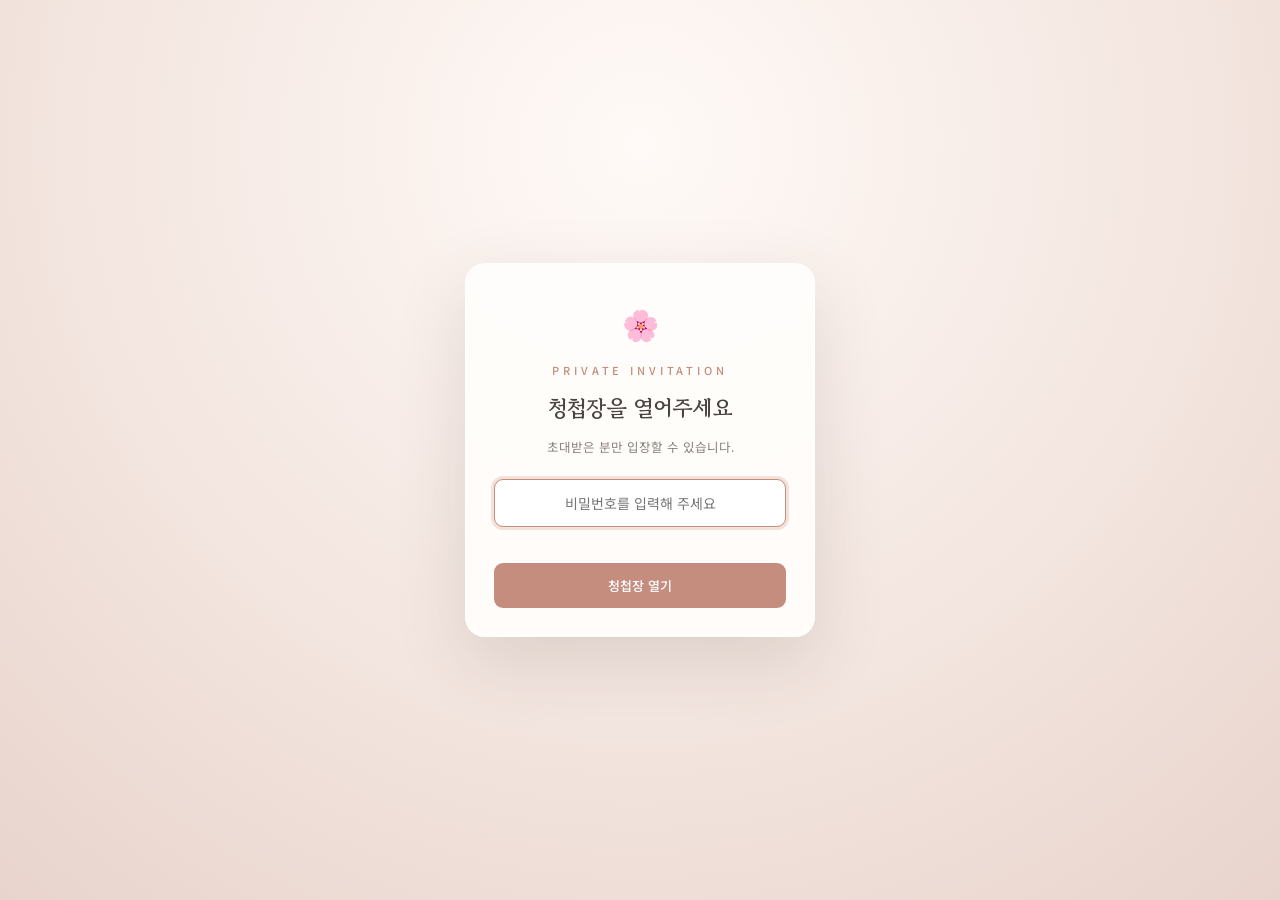
==== index.html @ 97f6a38a "Replace map API with venue directions diagram" ====
<!doctype html>
<html lang="ko">
<head>
<meta charset="utf-8">
<meta name="viewport" content="width=device-width, initial-scale=1, minimum-scale=1, viewport-fit=cover">
<title>신랑 · 신부 결혼합니다</title>
<meta property="og:type" content="website">
<meta property="og:title" content="신랑 · 신부 결혼합니다">
<meta property="og:description" content="소중한 분들을 저희의 시작에 초대합니다.">
<meta property="og:image" content="https://hittto.github.io/assets/placeholder-photo-wide.svg">
<meta property="og:url" content="https://hittto.github.io/">
<meta name="description" content="소중한 분들을 저희의 시작에 초대합니다.">
<meta name="theme-color" content="#f4879f">
<link rel="preconnect" href="https://fonts.googleapis.com">
<link rel="preconnect" href="https://fonts.gstatic.com" crossorigin>
<link href="https://fonts.googleapis.com/css2?family=Gowun+Batang:wght@400;700&family=Noto+Sans+KR:wght@300;400;500;700&display=swap" rel="stylesheet">
<style>
:root{
  --accent:#c48d7e;
  --accent-soft:#f3e2dc;
  --ink:#4a4441;
  --ink-soft:#8a807b;
  --paper:#fffdfb;
  --line:#eee2dc;
  --serif:'Gowun Batang','Nanum Myeongjo',serif;
  --sans:'Noto Sans KR',sans-serif;
}
*{margin:0;padding:0;box-sizing:border-box}
html{-webkit-text-size-adjust:100%}
body{
  background:#f3ede8;
  font-family:var(--serif);
  color:var(--ink);
  line-height:1.7;
  word-break:keep-all;
  width:100%;min-width:0;overflow-x:hidden;
}
body.font-sans{font-family:var(--sans)}
#wrap{
  width:100%;max-width:430px;margin:0 auto;background:var(--paper);
  box-shadow:0 0 40px rgba(90,70,60,.12);
  min-height:100vh;overflow-x:hidden;position:relative;
}
img{max-width:100%;display:block}
button{font-family:inherit;cursor:pointer;border:none;background:none;color:inherit}
section{padding:70px 28px;position:relative}
.eyebrow{
  font-family:var(--sans);font-size:11px;letter-spacing:.35em;
  color:var(--accent);text-align:center;text-transform:uppercase;
  margin-bottom:10px;font-weight:500;
}
.sec-title{
  font-size:21px;text-align:center;margin-bottom:34px;font-weight:700;
  color:var(--ink);
}
.divider{width:1px;height:34px;background:var(--accent);opacity:.45;margin:0 auto 18px}
.reveal{opacity:0;transform:translateY(26px);transition:opacity .9s ease,transform .9s ease}
.reveal.on{opacity:1;transform:none}

/* ─── 커버 ─── */
#cover{padding:0}
.cover-photo{position:relative;width:100%;aspect-ratio:3/4;overflow:hidden}
.cover-photo img,.cover-photo video{width:100%;height:100%;object-fit:cover}
.cover-photo.has-video{aspect-ratio:9/16;background:#181513}
.cover-photo video{display:block;object-fit:contain;background:#181513}
.ph{
  width:100%;height:100%;display:flex;flex-direction:column;gap:8px;
  align-items:center;justify-content:center;text-align:center;
  background:linear-gradient(160deg,#f9ece7 0%,#eed4cb 55%,#e5c3b8 100%);
  color:#a67a6c;font-family:var(--sans);
}
.ph .ph-icon{font-size:34px}
.ph .ph-t{font-size:14px;font-weight:500}
.ph .ph-s{font-size:11px;opacity:.75}
.cover-text{text-align:center;padding:52px 24px 58px}
.cover-script{
  font-family:var(--sans);font-size:11px;letter-spacing:.45em;color:var(--accent);
  text-transform:uppercase;margin-bottom:22px;
}
.cover-date{font-size:17px;letter-spacing:.02em;margin-bottom:14px}
.cover-venue{font-size:15px;color:var(--ink)}
.cover-addr{font-size:12.5px;color:var(--ink-soft);margin-top:6px;font-family:var(--sans);font-weight:300}

/* ─── 신랑 신부 ─── */
#intro{padding:0 0 70px}
.intro-photo{width:100%;overflow:visible}
.intro-photo img{width:100%;height:auto;object-fit:contain}
.names{display:flex;justify-content:center;gap:0;margin-top:44px;padding:0 28px;text-align:center}
.name-col{flex:1;max-width:170px}
.name-col .role{
  font-family:var(--sans);font-size:10.5px;letter-spacing:.4em;color:var(--accent);
  text-transform:uppercase;margin-bottom:12px;
}
.name-col .en{font-size:17px;line-height:1.45;margin-bottom:6px}
.name-col .kr{font-size:13px;color:var(--ink-soft)}
.name-sep{width:1px;background:var(--line);margin:6px 18px}

/* ─── 인사말 ─── */
#greeting{background:linear-gradient(180deg,var(--paper) 0%,#fbf4f0 50%,var(--paper) 100%)}
.greet-msg{text-align:center;font-size:15px;line-height:2.15;color:#5b534f}
.parents{margin-top:44px;display:flex;flex-direction:column;gap:12px;align-items:center}
.parent-line{font-size:15px;display:flex;align-items:baseline;gap:8px;flex-wrap:wrap;justify-content:center}
.parent-line .p-names{letter-spacing:.03em}
.parent-line .p-rel{font-size:12.5px;color:var(--ink-soft);font-family:var(--sans);font-weight:300}
.parent-line .p-me{font-weight:700;font-size:16px}
.contact-btns{display:flex;justify-content:center;gap:10px;margin-top:36px;flex-wrap:wrap}
.contact-btn{
  display:inline-flex;align-items:center;gap:7px;
  border:1px solid var(--line);border-radius:100px;padding:9px 18px;
  font-family:var(--sans);font-size:12.5px;color:var(--ink);background:#fff;
  text-decoration:none;
}
.contact-btn:active{background:var(--accent-soft)}

/* ─── 영상 ─── */
.video-box{position:relative;width:100%;aspect-ratio:16/9;border-radius:6px;overflow:hidden;background:#000}
.video-box iframe,.video-box video{position:absolute;inset:0;width:100%;height:100%;border:0}
.video-box.default-media{background:#f3e2dc}
.video-box.default-media img{position:absolute;inset:-3%;width:106%;height:106%;object-fit:cover;animation:defaultFilm 8s ease-in-out infinite alternate}
.video-default-note{position:absolute;left:50%;bottom:16px;transform:translateX(-50%);z-index:1;white-space:nowrap;padding:7px 13px;border-radius:100px;background:rgba(255,253,251,.86);color:#806861;font:11px var(--sans);letter-spacing:.04em;box-shadow:0 4px 16px rgba(93,68,61,.1)}
@keyframes defaultFilm{from{transform:scale(1)}to{transform:scale(1.045)}}

/* ─── 갤러리 ─── */
#gallery{padding-left:14px;padding-right:14px}
.g-grid{display:grid;grid-template-columns:repeat(3,1fr);gap:6px}
.g-item{aspect-ratio:1/1;overflow:hidden;border-radius:4px;padding:0;position:relative;background:#f4ebe6}
.g-item img{width:100%;height:100%;object-fit:cover;transition:transform .4s}
.g-item:active img{transform:scale(1.05)}
.g-item .ph .ph-icon{font-size:20px}
.g-item .ph .ph-t{font-size:10px}
.g-more{
  display:block;margin:26px auto 0;padding:11px 34px;border:1px solid var(--line);
  border-radius:100px;font-family:var(--sans);font-size:13px;color:var(--ink-soft);background:#fff;
}
/* 라이트박스 */
#lightbox{
  position:fixed;inset:0;background:rgba(20,15,13,.94);z-index:1000;
  display:none;align-items:center;justify-content:center;
}
#lightbox.open{display:flex}
#lightbox img{max-width:92vw;max-height:82vh;object-fit:contain;border-radius:4px}
.lb-btn{position:absolute;color:#fff;font-size:26px;padding:16px;opacity:.85;font-family:var(--sans)}
.lb-close{top:8px;right:8px}
.lb-prev{left:2px;top:50%;transform:translateY(-50%)}
.lb-next{right:2px;top:50%;transform:translateY(-50%)}
.lb-count{position:absolute;bottom:22px;left:50%;transform:translateX(-50%);color:#fff;font-family:var(--sans);font-size:12px;letter-spacing:.15em;opacity:.8}

/* ─── 캘린더 ─── */
#calendar{background:#fbf4f0}
.cal-box{max-width:300px;margin:0 auto;text-align:center}
.cal-date-main{text-align:center;font-size:28px;font-weight:700;letter-spacing:.08em;color:var(--ink);line-height:1.35}
.cal-sub{text-align:center;font-family:var(--sans);font-size:14px;font-weight:500;color:#5f5550;margin-top:7px;margin-bottom:30px}
.cal-month{font-size:21px;font-weight:700;margin-bottom:10px;color:var(--ink)}
.cal-grid{display:grid;grid-template-columns:repeat(7,1fr);gap:4px;font-family:var(--sans)}
.cal-grid .dow{font-size:11px;color:var(--ink-soft);padding:6px 0}
.cal-grid .dow.sun{color:#d67b6d}
.cal-grid .day{font-size:13px;padding:8px 0;color:#6b625d;position:relative}
.cal-grid .day>span{position:relative;z-index:1}
.cal-grid .day.sun{color:#d67b6d}
.cal-grid .day.dim{opacity:0}
.cal-grid .day.dday{color:#fff;font-weight:700;isolation:isolate}
.cal-grid .day.dday::before{
  content:'';position:absolute;z-index:0;left:50%;top:50%;
  width:34px;height:34px;border-radius:50%;background:var(--accent);
  opacity:1;transform:translate(-50%,-50%) scale(1);
  box-shadow:0 0 0 3px var(--accent-soft);
}
#calendar.on .cal-grid .day.dday::before{animation:ddayCircleIn .9s cubic-bezier(.2,.85,.3,1.15) both}
@keyframes ddayCircleIn{
  0%{opacity:0;transform:translate(-50%,-50%) scale(.18);box-shadow:0 0 0 0 var(--accent-soft)}
  65%{opacity:1;transform:translate(-50%,-50%) scale(1.18);box-shadow:0 0 0 8px var(--accent-soft)}
  100%{opacity:1;transform:translate(-50%,-50%) scale(1);box-shadow:0 0 0 3px var(--accent-soft)}
}
@media(prefers-reduced-motion:reduce){#calendar.on .cal-grid .day.dday::before,.video-box.default-media img{animation:none}}
.countdown{display:flex;justify-content:center;gap:8px;margin-top:34px}
.cd-cell{
  background:#fff;border:1px solid var(--line);border-radius:8px;
  width:64px;padding:10px 0;text-align:center;font-family:var(--sans);
}
.cd-cell .n{font-size:20px;font-weight:500;color:var(--ink)}
.cd-cell .l{font-size:10px;color:var(--ink-soft);margin-top:2px}
.cd-msg{text-align:center;margin-top:22px;font-size:13.5px;color:#5b534f}
.cd-msg b{color:var(--accent)}

/* ─── 오시는 길 ─── */
.map-frame{position:relative;width:100%;overflow:hidden;border:0;border-radius:6px;background:#f4e8e2}
.venue-map{display:block;width:100%;height:auto}
.loc-name{text-align:center;font-size:16.5px;font-weight:700;margin-top:26px}
.loc-addr{text-align:center;font-size:13px;color:var(--ink-soft);font-family:var(--sans);font-weight:300;margin-top:6px}
.copy-sm{
  display:block;margin:14px auto 0;padding:7px 20px;border:1px solid var(--line);
  border-radius:100px;font-family:var(--sans);font-size:12px;color:var(--ink-soft);background:#fff;
}
.map-apps{display:flex;gap:8px;margin-top:22px}
.map-app{
  flex:1;text-align:center;padding:11px 0;border:1px solid var(--line);border-radius:8px;
  font-family:var(--sans);font-size:12.5px;color:var(--ink);text-decoration:none;background:#fff;
}
.guides{margin-top:34px;display:flex;flex-direction:column;gap:22px}
.guide .g-title{font-size:14.5px;font-weight:700;margin-bottom:6px}
.guide .g-desc{font-size:13.5px;color:#6b625d;font-family:var(--sans);font-weight:300;line-height:1.8;white-space:pre-line}

/* ─── 계좌 ─── */
#accounts{background:#fbf4f0}
.acc-group{margin-bottom:26px}
.acc-group:last-of-type{margin-bottom:0}
.acc-head{
  width:100%;text-align:left;padding:14px 18px;background:#fff;border:1px solid var(--line);
  border-radius:10px;font-size:14px;font-weight:700;display:flex;justify-content:space-between;align-items:center;
}
.acc-head .arrow{transition:transform .3s;color:var(--ink-soft);font-size:12px}
.acc-group.open .acc-head .arrow{transform:rotate(180deg)}
.acc-list{display:none;padding:4px 4px 0}
.acc-group.open .acc-list{display:block}
.acc-item{
  background:#fff;border:1px solid var(--line);border-radius:10px;padding:13px 16px;
  margin-top:8px;display:flex;justify-content:space-between;align-items:center;gap:10px;
}
.acc-info .a-num{font-family:var(--sans);font-size:13.5px;font-weight:500}
.acc-info .a-holder{font-family:var(--sans);font-size:12px;color:var(--ink-soft);margin-top:2px;font-weight:300}
.acc-copy{
  flex-shrink:0;padding:7px 14px;border-radius:8px;background:var(--accent-soft);
  font-family:var(--sans);font-size:11.5px;color:#9c6b5c;
}

/* ─── 공유 ─── */
#share{text-align:center;padding-bottom:54px}
.share-btn{
  display:block;width:100%;padding:14px 0;border-radius:10px;margin-bottom:10px;
  font-family:var(--sans);font-size:14px;font-weight:500;
}
.share-kakao{background:#fee500;color:#3c1e1e}
.share-copy{background:#fff;border:1px solid var(--line);color:var(--ink)}
footer{
  text-align:center;padding:26px 0 34px;font-family:var(--sans);
  font-size:11px;color:#b5aaa4;letter-spacing:.08em;background:#faf3ef;
}

/* ─── BGM ─── */
#bgmBtn{
  position:fixed;top:14px;right:14px;z-index:900;width:38px;height:38px;border-radius:50%;
  background:rgba(255,255,255,.85);backdrop-filter:blur(4px);
  box-shadow:0 2px 10px rgba(90,70,60,.2);font-size:15px;color:var(--accent);
  display:none;align-items:center;justify-content:center;
}
#bgmBtn.show{display:flex}
#bgmBtn.playing{animation:spin 6s linear infinite}
@keyframes spin{to{transform:rotate(360deg)}}

/* ─── 토스트 ─── */
#toast{
  position:fixed;bottom:36px;left:50%;transform:translateX(-50%) translateY(20px);
  background:rgba(60,50,45,.92);color:#fff;font-family:var(--sans);font-size:13px;
  padding:11px 24px;border-radius:100px;opacity:0;transition:.35s;pointer-events:none;z-index:1100;
  white-space:nowrap;
}
#toast.show{opacity:1;transform:translateX(-50%) translateY(0)}

/* ─── 청첩장 방문 잠금 ─── */
body.wedding-locked{overflow:hidden}
body.wedding-locked #wrap,body.wedding-locked #bgmBtn{visibility:hidden}
#weddingAccessGate{
  position:fixed;z-index:2000;inset:0;display:none;place-items:center;padding:24px;
  background:radial-gradient(circle at 50% 16%,#fffaf7 0%,#f3e5df 58%,#e8d4cc 100%);
  font-family:var(--sans);
}
body.wedding-locked #weddingAccessGate{display:grid}
.wedding-access-card{
  width:min(350px,100%);padding:34px 28px 28px;border:1px solid rgba(255,255,255,.75);
  border-radius:20px;background:rgba(255,253,251,.95);text-align:center;
  box-shadow:0 24px 70px rgba(83,61,51,.15);backdrop-filter:blur(12px);
}
.access-flower{font-size:30px;margin-bottom:12px}.wedding-access-card .eyebrow{margin-bottom:9px}
.wedding-access-card h1{font-family:var(--serif);font-size:22px;margin-bottom:10px;color:var(--ink)}
.wedding-access-card>p{font-size:12.5px;line-height:1.7;color:var(--ink-soft);margin-bottom:22px}
.wedding-access-card input{
  width:100%;padding:13px 14px;border:1px solid var(--line);border-radius:9px;background:#fff;
  color:var(--ink);font:14px var(--sans);text-align:center;outline:none;
}
.wedding-access-card input:focus{border-color:var(--accent);box-shadow:0 0 0 3px var(--accent-soft)}
.wedding-access-card button{
  width:100%;margin-top:9px;padding:13px;border-radius:9px;color:#fff;background:var(--accent);
  font:500 13px var(--sans);
}
.wedding-access-error{min-height:19px;margin:8px 0 0!important;color:#b44d62!important;font-size:11px!important}
</style>
</head>
<body>
<div id="weddingAccessGate" role="dialog" aria-modal="true" aria-labelledby="weddingAccessTitle">
  <form class="wedding-access-card" id="weddingAccessForm">
    <div class="access-flower">🌸</div>
    <div class="eyebrow">Private Invitation</div>
    <h1 id="weddingAccessTitle">청첩장을 열어주세요</h1>
    <p id="weddingAccessMessage">초대받은 분만 입장할 수 있습니다.</p>
    <input id="weddingAccessPassword" type="password" autocomplete="current-password" placeholder="비밀번호를 입력해 주세요" aria-label="청첩장 비밀번호">
    <p class="wedding-access-error" id="weddingAccessError" role="alert"></p>
    <button id="weddingAccessButton" type="submit">청첩장 열기</button>
  </form>
</div>
<script type="application/json" id="wedding-data">{}</script>

<button id="bgmBtn" aria-label="배경음악 재생/정지">♪</button>
<audio id="bgmAudio" loop preload="none"></audio>

<div id="wrap"><div id="app"></div></div>

<div id="lightbox" role="dialog" aria-label="사진 크게 보기">
  <button class="lb-btn lb-close" aria-label="닫기">✕</button>
  <button class="lb-btn lb-prev" aria-label="이전">‹</button>
  <img id="lbImg" alt="">
  <button class="lb-btn lb-next" aria-label="다음">›</button>
  <div class="lb-count" id="lbCount"></div>
</div>

<div id="toast"></div>

<script>
(function(){
'use strict';

function hashPassword(value){
  if(!window.crypto||!window.crypto.subtle)return Promise.reject(new Error('이 브라우저에서는 비밀번호 기능을 사용할 수 없습니다.'));
  return window.crypto.subtle.digest('SHA-256',new TextEncoder().encode(value)).then(function(buffer){
    return Array.from(new Uint8Array(buffer)).map(function(byte){return byte.toString(16).padStart(2,'0');}).join('');
  });
}

function dismissWeddingAccess(){
  document.body.classList.remove('wedding-locked');
  document.getElementById('weddingAccessError').textContent='';
  document.getElementById('weddingAccessPassword').value='';
}

function requestWeddingAccess(D){
  var access=D&&D.access||{};
  if(!access.enabled||!access.passwordHash){dismissWeddingAccess();return Promise.resolve();}
  var sessionKey='wedding-access-'+access.passwordHash;
  try{if(sessionStorage.getItem(sessionKey)==='granted'){dismissWeddingAccess();return Promise.resolve();}}catch(e){}
  var form=document.getElementById('weddingAccessForm');
  var input=document.getElementById('weddingAccessPassword');
  var error=document.getElementById('weddingAccessError');
  document.getElementById('weddingAccessTitle').textContent=access.title||'청첩장을 열어주세요';
  document.getElementById('weddingAccessMessage').textContent=access.message||'초대받은 분만 입장할 수 있습니다.';
  document.getElementById('weddingAccessButton').textContent=access.buttonLabel||'청첩장 열기';
  input.placeholder=access.placeholder||'비밀번호를 입력해 주세요';
  document.body.classList.add('wedding-locked');
  setTimeout(function(){input.focus();},0);
  return new Promise(function(resolve){
    form.onsubmit=function(event){
      event.preventDefault();
      if(!input.value){error.textContent='비밀번호를 입력해 주세요.';return;}
      error.textContent='확인 중…';
      hashPassword(input.value).then(function(hash){
        if(hash!==access.passwordHash){error.textContent='비밀번호가 맞지 않습니다.';input.select();return;}
        try{sessionStorage.setItem(sessionKey,'granted');}catch(e){}
        dismissWeddingAccess();
        resolve();
      }).catch(function(err){error.textContent=err.message;});
    };
  });
}

function resetWeddingUi(){
  window.__weddingRenderToken=(window.__weddingRenderToken||0)+1;
  if(window.__weddingCountdown){clearInterval(window.__weddingCountdown);window.__weddingCountdown=null;}
  if(window.__weddingIo){window.__weddingIo.disconnect();window.__weddingIo=null;}
  if(window.__weddingAutoplayOnce){
    document.removeEventListener('touchstart',window.__weddingAutoplayOnce);
    document.removeEventListener('click',window.__weddingAutoplayOnce);
    window.__weddingAutoplayOnce=null;
  }
  document.onkeydown=null;
  document.body.classList.remove('font-sans');
  document.documentElement.style.setProperty('--accent','#c48d7e');
  document.documentElement.style.setProperty('--accent-soft','#c48d7e26');
  var oldAudio=document.getElementById('bgmAudio');
  if(oldAudio){try{oldAudio.pause();}catch(e){}}
  ['bgmBtn','bgmAudio','lightbox'].forEach(function(id){
    var old=document.getElementById(id);if(!old)return;
    var fresh=old.cloneNode(true);
    if(id==='bgmBtn'){fresh.className='';fresh.textContent='♪';}
    if(id==='bgmAudio'){fresh.removeAttribute('src');}
    if(id==='lightbox'){fresh.classList.remove('open');fresh.setAttribute('aria-hidden','true');}
    old.replaceWith(fresh);
  });
  document.body.style.overflow='';
  document.getElementById('app').innerHTML='';
}

function updateShareMeta(D){
  var share=D.share||{};
  var title=share.title||'결혼합니다';
  var desc=share.desc||'소중한 분들을 초대합니다.';
  var image=share.ogImageUrl||(D.cover&&D.cover.image)||'';
  document.title=title;
  function setMeta(selector,value){
    var el=document.querySelector(selector);if(el&&value)el.setAttribute('content',value);
  }
  setMeta('meta[name="description"]',desc);
  setMeta('meta[property="og:title"]',title);
  setMeta('meta[property="og:description"]',desc);
  setMeta('meta[property="og:url"]',share.url||location.href.split('#')[0]);
  setMeta('meta[property="og:image"]',image);
}

function renderWedding(D){
  if(!D||!D.couple||!D.couple.groom||!D.couple.bride||!D.wedding){
    throw new Error('청첩장 데이터 형식이 올바르지 않습니다.');
  }
  resetWeddingUi();
  updateShareMeta(D);

/* ───────── 유틸 ───────── */
function esc(s){return String(s==null?'':s).replace(/[&<>"']/g,function(c){return{'&':'&amp;','<':'&lt;','>':'&gt;','"':'&quot;',"'":'&#39;'}[c];});}
function nl2br(s){return esc(s).replace(/\n/g,'<br>');}
function toast(msg){
  var t=document.getElementById('toast');t.textContent=msg;t.classList.add('show');
  clearTimeout(t._tm);t._tm=setTimeout(function(){t.classList.remove('show');},1800);
}
function copyText(text,msg){
  function done(){toast(msg||'복사되었습니다');}
  if(navigator.clipboard&&navigator.clipboard.writeText){
    navigator.clipboard.writeText(text).then(done,function(){fallback();});
  }else fallback();
  function fallback(){
    var ta=document.createElement('textarea');ta.value=text;ta.style.position='fixed';ta.style.opacity='0';
    document.body.appendChild(ta);ta.select();
    try{document.execCommand('copy');done();}catch(e){toast('복사에 실패했습니다');}
    document.body.removeChild(ta);
  }
}
function placeholder(title,sub,cls){
  return '<div class="ph '+(cls||'')+'"><div class="ph-icon">🌸</div><div class="ph-t">'+esc(title)+'</div>'+(sub?'<div class="ph-s">'+esc(sub)+'</div>':'')+'</div>';
}
var DEFAULT_MEDIA={
  cover:'assets/default-cover.svg',
  intro:'assets/default-intro.svg',
  video:'assets/default-video.svg',
  share:'assets/default-share.svg',
  gallery:['assets/default-cover.svg','assets/default-intro.svg','assets/default-detail-01.svg','assets/default-detail-02.svg','assets/default-detail-03.svg','assets/default-detail-04.svg']
};
function mediaSource(value,fallback){
  return typeof value==='string'&&value.trim()?value:fallback;
}
function imgOrPh(src,alt,title,sub){
  return src?'<img src="'+esc(src)+'" alt="'+esc(alt)+'">':placeholder(title,sub);
}

/* ───────── 날짜 처리 ───────── */
var WD=['일요일','월요일','화요일','수요일','목요일','금요일','토요일'];
function parseWhen(){
  var p=(D.wedding.date||'2026-01-01').split('-').map(Number);
  var t=(D.wedding.time||'12:00').split(':').map(Number);
  return new Date(p[0],p[1]-1,p[2],t[0]||0,t[1]||0);
}
var WHEN=parseWhen();
function dateText(){
  var h=WHEN.getHours(),m=WHEN.getMinutes();
  var ampm=h<12?'오전':'오후';var h12=h%12;if(h12===0)h12=12;
  return WHEN.getFullYear()+'년 '+(WHEN.getMonth()+1)+'월 '+WHEN.getDate()+'일 '+WD[WHEN.getDay()]
    +' '+ampm+' '+h12+'시'+(m?' '+m+'분':'');
}

/* ───────── 테마 ───────── */
if(D.theme){
  if(D.theme.accent){
    document.documentElement.style.setProperty('--accent',D.theme.accent);
    document.documentElement.style.setProperty('--accent-soft',D.theme.accent+'26');
  }
  if(D.theme.font==='sans')document.body.classList.add('font-sans');
}

/* ───────── 섹션 렌더링 ───────── */
var H=[];
var g=D.couple.groom,b=D.couple.bride;
var L=D.labels||{};

/* 커버 */
H.push('<section id="cover" class="reveal">'
 +'<div class="cover-photo'+(D.cover&&D.cover.video?' has-video':'')+'">'+(D.cover&&D.cover.video
   ?'<video src="'+esc(D.cover.video)+'" poster="'+esc(mediaSource(D.cover.image,DEFAULT_MEDIA.cover))+'" autoplay muted loop playsinline preload="metadata" aria-label="커버 영상"></video>'
   :imgOrPh(mediaSource(D.cover&&D.cover.image,DEFAULT_MEDIA.cover),'커버 사진',L.coverPlaceholderTitle||'커버 사진',L.coverPlaceholderSubtitle||'편집기에서 사진을 등록해 주세요'))+'</div>'
 +'<div class="cover-text">'
 +'<div class="cover-script">'+esc(L.coverEyebrow||'Wedding Invitation')+'</div>'
 +'<div class="cover-date">'+esc(dateText())+'</div>'
 +'<div class="cover-venue">'+esc(D.wedding.venue)+(D.wedding.hall?' · '+esc(D.wedding.hall):'')+'</div>'
 +'<div class="cover-addr">'+esc(D.wedding.address)+'</div>'
 +'</div></section>');

/* 신랑 & 신부 */
H.push('<section id="intro" class="reveal">'
 +'<div class="intro-photo">'+imgOrPh(mediaSource(D.intro&&D.intro.image,DEFAULT_MEDIA.intro),'웨딩 사진',L.introPlaceholderTitle||'웨딩 사진',L.introPlaceholderSubtitle||'편집기에서 사진을 등록해 주세요')+'</div>'
 +'<div class="names">'
 +'<div class="name-col"><div class="role">'+esc(L.groomRole||'Groom')+'</div><div class="en">'+esc(g.en||g.name)+'</div><div class="kr">'+esc(g.name)+'</div></div>'
 +'<div class="name-sep"></div>'
 +'<div class="name-col"><div class="role">'+esc(L.brideRole||'Bride')+'</div><div class="en">'+esc(b.en||b.name)+'</div><div class="kr">'+esc(b.name)+'</div></div>'
 +'</div></section>');

/* 영상 */
function youtubeId(url){
  if(!url)return null;
  var m=url.match(/(?:youtu\.be\/|v=|embed\/|shorts\/)([\w-]{6,})/);
  return m?m[1]:null;
}
var videoUrl=D.video&&typeof D.video.url==='string'?D.video.url.trim():'';
if(videoUrl){
  var yid=youtubeId(videoUrl);
  var inner=yid
    ?'<iframe src="https://www.youtube.com/embed/'+esc(yid)+'?rel=0" title="웨딩 영상" allow="accelerometer; autoplay; clipboard-write; encrypted-media; gyroscope; picture-in-picture" allowfullscreen></iframe>'
    :'<video src="'+esc(videoUrl)+'" controls playsinline></video>';
  H.push('<section id="video" class="reveal"><div class="eyebrow">'+esc(L.videoEyebrow||'Video')+'</div><div class="sec-title">'+esc(L.videoTitle||'웨딩 영상')+'</div><div class="video-box">'+inner+'</div></section>');
}else{
  H.push('<section id="video" class="reveal"><div class="eyebrow">'+esc(L.videoEyebrow||'Video')+'</div><div class="sec-title">'+esc(L.videoTitle||'웨딩 영상')+'</div><div class="video-box default-media"><img src="'+DEFAULT_MEDIA.video+'" alt="기본 웨딩 영상 이미지"><span class="video-default-note">영상 주소를 등록하면 자동으로 교체됩니다</span></div></section>');
}

/* 갤러리 */
if(D.gallery&&D.gallery.show){
  var imgs=(Array.isArray(D.gallery.images)?D.gallery.images:[]).filter(Boolean);
  if(!imgs.length)imgs=DEFAULT_MEDIA.gallery.slice();
  var initial=D.gallery.initial||6;
  var cells=imgs.map(function(src,i){
    var hidden=i>=initial?' style="display:none" data-extra="1"':'';
    var inner=src?'<img src="'+esc(src)+'" alt="갤러리 사진 '+(i+1)+'" loading="lazy">':placeholder((i+1)+'','');
    return '<button class="g-item" data-idx="'+i+'"'+hidden+'>'+inner+'</button>';
  }).join('');
  H.push('<section id="gallery" class="reveal"><div class="eyebrow">'+esc(L.galleryEyebrow||'Gallery')+'</div><div class="sec-title">'+esc(L.galleryTitle||'우리의 순간들')+'</div>'
   +'<div class="g-grid">'+cells+'</div>'
   +(imgs.length>initial?'<button class="g-more" id="gMore">'+esc(L.galleryMore||'더보기')+'</button>':'')
   +'</section>');
}

/* 인사말 */
if(D.greeting&&D.greeting.show){
  var ghtml='<section id="greeting" class="reveal"><div class="eyebrow">'+esc(L.greetingEyebrow||'Invitation')+'</div>'
   +'<div class="sec-title">'+esc(D.greeting.title)+'</div>'
   +'<div class="divider"></div>'
   +'<div class="greet-msg">'+nl2br(D.greeting.message)+'</div>';
  if(D.greeting.showParents){
    ghtml+='<div class="parents">'
     +parentLine(g,'신랑')+parentLine(b,'신부')
     +'</div>';
  }
  if(D.greeting.showContacts&&D.contacts&&D.contacts.length){
    ghtml+='<div class="contact-btns">'+D.contacts.filter(function(c){return c.phone;}).map(function(c){
      return '<a class="contact-btn" href="tel:'+esc(c.phone)+'">📞 '+esc(c.label)+'</a>';
    }).join('')+'</div>';
  }
  ghtml+='</section>';
  H.push(ghtml);
}
function parentLine(p,role){
  var names=[p.father,p.mother].filter(Boolean).join(' · ');
  if(!names)return '<div class="parent-line"><span class="p-rel">'+role+'</span> <span class="p-me">'+esc(p.name)+'</span></div>';
  return '<div class="parent-line"><span class="p-names">'+esc(names)+'</span>'
   +'<span class="p-rel">의 '+esc(p.relation||role)+'</span>'
   +'<span class="p-me">'+esc(shortName(p.name))+'</span></div>';
}
function shortName(n){return n&&n.length>=3?n.slice(1):n;}

/* 캘린더 & D-day */
if(D.calendar&&D.calendar.show){
  var y=WHEN.getFullYear(),mo=WHEN.getMonth(),dd=WHEN.getDate();
  var first=new Date(y,mo,1).getDay(),last=new Date(y,mo+1,0).getDate();
  var cal='<div class="cal-grid">';
  ['일','월','화','수','목','금','토'].forEach(function(w,i){cal+='<div class="dow'+(i===0?' sun':'')+'">'+w+'</div>';});
  for(var i=0;i<first;i++)cal+='<div class="day dim"></div>';
  for(var d=1;d<=last;d++){
    var dow=(first+d-1)%7;
    cal+='<div class="day'+(dow===0?' sun':'')+(d===dd?' dday':'')+'"'+(d===dd?' aria-label="예식일 '+d+'일"':'')+'><span>'+d+'</span></div>';
  }
  cal+='</div>';
  var cd='';
  if(D.calendar.showCountdown){
    cd='<div class="countdown">'
     +'<div class="cd-cell"><div class="n" id="cdD">0</div><div class="l">DAYS</div></div>'
     +'<div class="cd-cell"><div class="n" id="cdH">0</div><div class="l">HOUR</div></div>'
     +'<div class="cd-cell"><div class="n" id="cdM">0</div><div class="l">MIN</div></div>'
     +'<div class="cd-cell"><div class="n" id="cdS">0</div><div class="l">SEC</div></div>'
     +'</div><div class="cd-msg" id="cdMsg"></div>';
  }
  H.push('<section id="calendar"><div class="eyebrow">'+esc(L.calendarEyebrow||'Save the date')+'</div>'
   +'<div class="cal-date-main">'+y+'. '+String(mo+1).padStart(2,'0')+'. '+String(dd).padStart(2,'0')+'</div>'
   +'<div class="cal-sub">'+esc(dateText())+'</div>'
   +'<div class="cal-box"><div class="cal-month">'+(mo+1)+'월</div>'
   +cal+'</div>'+cd+'</section>');
}

/* 오시는 길 */
if(D.map&&D.map.show){
 var q=encodeURIComponent(D.wedding.address||D.wedding.venue);
 var qName=encodeURIComponent(D.wedding.venue||D.wedding.address);
  var mhtml='<section id="location" class="reveal"><div class="eyebrow">'+esc(L.locationEyebrow||'Location')+'</div><div class="sec-title">'+esc(L.locationTitle||'오시는 길')+'</div>'
   +'<div class="map-frame"><img class="venue-map" src="assets/venue-map.svg" alt="그랜드블랑 오시는 길 약도"></div>'
   +'<div class="loc-name">'+esc(D.wedding.venue)+(D.wedding.hall?' '+esc(D.wedding.hall):'')+'</div>'
   +'<div class="loc-addr">'+esc(D.wedding.address)+'</div>'
   +'<button class="copy-sm" id="addrCopy">'+esc(L.addressCopy||'주소 복사하기')+'</button>'
   +'<div class="map-apps">'
   +'<a class="map-app" href="https://map.naver.com/p/search/'+qName+'" target="_blank" rel="noopener">'+esc(L.naverMap||'네이버 지도')+'</a>'
   +'<a class="map-app" href="https://map.kakao.com/link/search/'+qName+'" target="_blank" rel="noopener">'+esc(L.kakaoMap||'카카오맵')+'</a>'
   +'<a class="map-app" href="https://www.google.com/maps/search/?api=1&query='+q+'" target="_blank" rel="noopener">'+esc(L.googleMap||'구글 지도')+'</a>'
   +'</div>';
  var gs=(D.map.guides||[]).filter(function(x){return x.title||x.desc;});
  if(gs.length){
    mhtml+='<div class="guides">'+gs.map(function(x){
      return '<div class="guide"><div class="g-title">'+esc(x.title)+'</div><div class="g-desc">'+esc(x.desc)+'</div></div>';
    }).join('')+'</div>';
  }
  mhtml+='</section>';
  H.push(mhtml);
}

/* 마음 전하실 곳 */
if(D.accounts&&D.accounts.show){
  function accGroup(gr,idx){
    if(!gr||!gr.items||!gr.items.length)return '';
    var items=gr.items.map(function(a){
      var full=(a.bank?a.bank+' ':'')+a.number;
      return '<div class="acc-item"><div class="acc-info">'
       +'<div class="a-num">'+esc(full)+'</div>'
       +'<div class="a-holder">'+esc(a.holder)+(a.label?' ('+esc(a.label)+')':'')+'</div></div>'
       +'<button class="acc-copy" data-copy="'+esc(full)+'">'+esc(L.accountCopy||'복사하기')+'</button></div>';
    }).join('');
    return '<div class="acc-group open"><button class="acc-head">'+esc(gr.title)+'<span class="arrow">▼</span></button>'
     +'<div class="acc-list">'+items+'</div></div>';
  }
  H.push('<section id="accounts" class="reveal"><div class="eyebrow">'+esc(L.accountsEyebrow||'Gift')+'</div><div class="sec-title">'+esc(L.accountsTitle||'마음 전하실 곳')+'</div>'
   +accGroup(D.accounts.groom,0)+accGroup(D.accounts.bride,1)+'</section>');
}

/* 공유 */
H.push('<section id="share" class="reveal">'
 +'<button class="share-btn share-kakao" id="btnShare">'+esc(L.shareButton||'💌 청첩장 공유하기')+'</button>'
 +'<button class="share-btn share-copy" id="btnCopyUrl">'+esc(L.urlCopyButton||'🔗 청첩장 주소 복사하기')+'</button>'
 +'</section>');
H.push('<footer>'+esc(D.footer&&D.footer.text?D.footer.text:'Thank you')+'</footer>');

document.getElementById('app').innerHTML=H.join('');
var coverVideo=document.querySelector('#cover video');
if(coverVideo){coverVideo.muted=true;coverVideo.play().catch(function(){});}
/* ───────── 동작 연결 ───────── */
/* 스크롤 등장 효과 */
var io=new IntersectionObserver(function(es){
  es.forEach(function(e){if(e.isIntersecting){e.target.classList.add('on');io.unobserve(e.target);}});
},{threshold:.12});
window.__weddingIo=io;
document.querySelectorAll('.reveal').forEach(function(el){io.observe(el);});
var dateCalendar=document.getElementById('calendar');
if(dateCalendar)io.observe(dateCalendar);

/* 갤러리 */
var gImgs=(D.gallery&&Array.isArray(D.gallery.images)?D.gallery.images:[]).filter(Boolean);
if(!gImgs.length)gImgs=DEFAULT_MEDIA.gallery.slice();
var lb=document.getElementById('lightbox'),lbImg=document.getElementById('lbImg'),lbCount=document.getElementById('lbCount');
var lbIdx=0;
function openLb(i){
  if(!gImgs[i])return;
  lbIdx=i;lbImg.src=gImgs[i];
  lbCount.textContent=(i+1)+' / '+gImgs.length;
  lb.classList.add('open');document.body.style.overflow='hidden';
}
function closeLb(){lb.classList.remove('open');document.body.style.overflow='';}
function moveLb(dir){
  var n=gImgs.length;if(!n)return;
  var i=lbIdx;
  do{i=(i+dir+n)%n;}while(!gImgs[i]&&i!==lbIdx);
  openLb(i);
}
document.querySelectorAll('.g-item').forEach(function(el){
  el.addEventListener('click',function(){openLb(Number(el.dataset.idx));});
});
var gMore=document.getElementById('gMore');
if(gMore)gMore.addEventListener('click',function(){
  document.querySelectorAll('.g-item[data-extra]').forEach(function(el){el.style.display='';});
  gMore.style.display='none';
});
lb.querySelector('.lb-close').addEventListener('click',closeLb);
lb.querySelector('.lb-prev').addEventListener('click',function(e){e.stopPropagation();moveLb(-1);});
lb.querySelector('.lb-next').addEventListener('click',function(e){e.stopPropagation();moveLb(1);});
lb.addEventListener('click',function(e){if(e.target===lb)closeLb();});
document.onkeydown=function(e){
  if(!lb.classList.contains('open'))return;
  if(e.key==='Escape')closeLb();
  if(e.key==='ArrowLeft')moveLb(-1);
  if(e.key==='ArrowRight')moveLb(1);
};
var tX=null;
lb.addEventListener('touchstart',function(e){tX=e.touches[0].clientX;},{passive:true});
lb.addEventListener('touchend',function(e){
  if(tX==null)return;
  var dx=e.changedTouches[0].clientX-tX;
  if(Math.abs(dx)>40)moveLb(dx<0?1:-1);
  tX=null;
},{passive:true});

/* 카운트다운 */
if(D.calendar&&D.calendar.show&&D.calendar.showCountdown){
  var cdD=document.getElementById('cdD'),cdH=document.getElementById('cdH'),
      cdM=document.getElementById('cdM'),cdS=document.getElementById('cdS'),
      cdMsg=document.getElementById('cdMsg');
  function pad(n){return n<10?'0'+n:''+n;}
  function tick(){
    var diff=WHEN-new Date();
    if(diff<=0){
      cdD.textContent=cdH.textContent=cdM.textContent=cdS.textContent='0';
      cdMsg.innerHTML='<b>'+esc(shortName(g.name))+' ♥ '+esc(shortName(b.name))+'</b>의 결혼식이 있는 날입니다 🎉';
      return;
    }
    var s=Math.floor(diff/1000);
    cdD.textContent=Math.floor(s/86400);
    cdH.textContent=pad(Math.floor(s%86400/3600));
    cdM.textContent=pad(Math.floor(s%3600/60));
    cdS.textContent=pad(s%60);
    cdMsg.innerHTML='<b>'+esc(shortName(g.name))+' ♥ '+esc(shortName(b.name))+'</b>의 결혼식이 <b>'+Math.ceil(diff/86400000)+'일</b> 남았습니다';
  }
  tick();window.__weddingCountdown=setInterval(tick,1000);
}

/* 복사 버튼들 */
var addrCopy=document.getElementById('addrCopy');
if(addrCopy)addrCopy.addEventListener('click',function(){copyText(D.wedding.address,'주소가 복사되었습니다');});
document.querySelectorAll('.acc-copy').forEach(function(el){
  el.addEventListener('click',function(){copyText(el.dataset.copy,'계좌번호가 복사되었습니다');});
});
document.querySelectorAll('.acc-head').forEach(function(el){
  el.addEventListener('click',function(){el.parentElement.classList.toggle('open');});
});

/* 공유 */
var pageUrl=(D.share&&D.share.url)||location.href.split('#')[0];
document.getElementById('btnCopyUrl').addEventListener('click',function(){copyText(pageUrl,'청첩장 주소가 복사되었습니다');});
document.getElementById('btnShare').addEventListener('click',function(){
  var title=D.share&&D.share.title?D.share.title:document.title;
  var text=D.share&&D.share.desc?D.share.desc:'';
  if(D.share&&D.share.kakaoKey&&window.Kakao){
    try{
      if(!Kakao.isInitialized())Kakao.init(D.share.kakaoKey);
      Kakao.Share.sendDefault({
        objectType:'feed',
        content:{title:title,description:text,imageUrl:(D.share.ogImageUrl?new URL(D.share.ogImageUrl,D.share.url||pageUrl).href:''),link:{mobileWebUrl:pageUrl,webUrl:pageUrl}},
        buttons:[{title:'청첩장 보기',link:{mobileWebUrl:pageUrl,webUrl:pageUrl}}]
      });
      return;
    }catch(e){}
  }
  if(navigator.share){
    navigator.share({title:title,text:text,url:pageUrl}).catch(function(){});
  }else{
    copyText(pageUrl,'주소가 복사되었습니다. 붙여넣어 공유해 주세요!');
  }
});
if(D.share&&D.share.kakaoKey){
  if(!document.getElementById('kakao-sdk')){
    var ks=document.createElement('script');
    ks.id='kakao-sdk';
    ks.src='https://t1.kakaocdn.net/kakao_js_sdk/2.7.4/kakao.min.js';
    ks.crossOrigin='anonymous';
    document.head.appendChild(ks);
  }
}

/* 배경음악 */
if(D.bgm&&D.bgm.src){
  var audio=document.getElementById('bgmAudio'),btn=document.getElementById('bgmBtn');
  audio.src=D.bgm.src;btn.classList.add('show');
  function setIcon(){btn.textContent=audio.paused?'♪':'♫';btn.classList.toggle('playing',!audio.paused);}
  btn.addEventListener('click',function(){
    if(audio.paused)audio.play().then(setIcon).catch(function(){toast('재생할 수 없습니다');});
    else{audio.pause();setIcon();}
  });
  audio.addEventListener('play',setIcon);audio.addEventListener('pause',setIcon);
  if(D.bgm.autoplay){
    audio.play().then(setIcon).catch(function(){
      var once=function(){audio.play().then(setIcon).catch(function(){});
        document.removeEventListener('touchstart',once);document.removeEventListener('click',once);};
      window.__weddingAutoplayOnce=once;
      document.addEventListener('touchstart',once,{once:true});
      document.addEventListener('click',once,{once:true});
    });
  }
}
}

var previewReceived=false;
window.addEventListener('message',function(event){
  if(event.data&&event.data.type==='WEDDING_PREVIEW'&&event.data.content){
    previewReceived=true;
    try{dismissWeddingAccess();renderWedding(event.data.content);}catch(error){
      document.getElementById('app').innerHTML='<section><div class="sec-title">미리보기를 표시할 수 없습니다</div><p style="text-align:center">'+String(error.message)+'</p></section>';
    }
  }
});

fetch('content.json?v='+Date.now())
  .then(function(response){if(!response.ok)throw new Error('content.json을 불러오지 못했습니다.');return response.json();})
  .then(function(data){if(!previewReceived)return requestWeddingAccess(data).then(function(){if(!previewReceived)renderWedding(data);});})
  .catch(function(error){
    if(previewReceived)return;
    document.getElementById('app').innerHTML='<section><div class="sec-title">청첩장을 불러오지 못했습니다</div><p style="text-align:center">'+String(error.message)+'</p></section>';
  });
})();
</script>
</body>
</html>
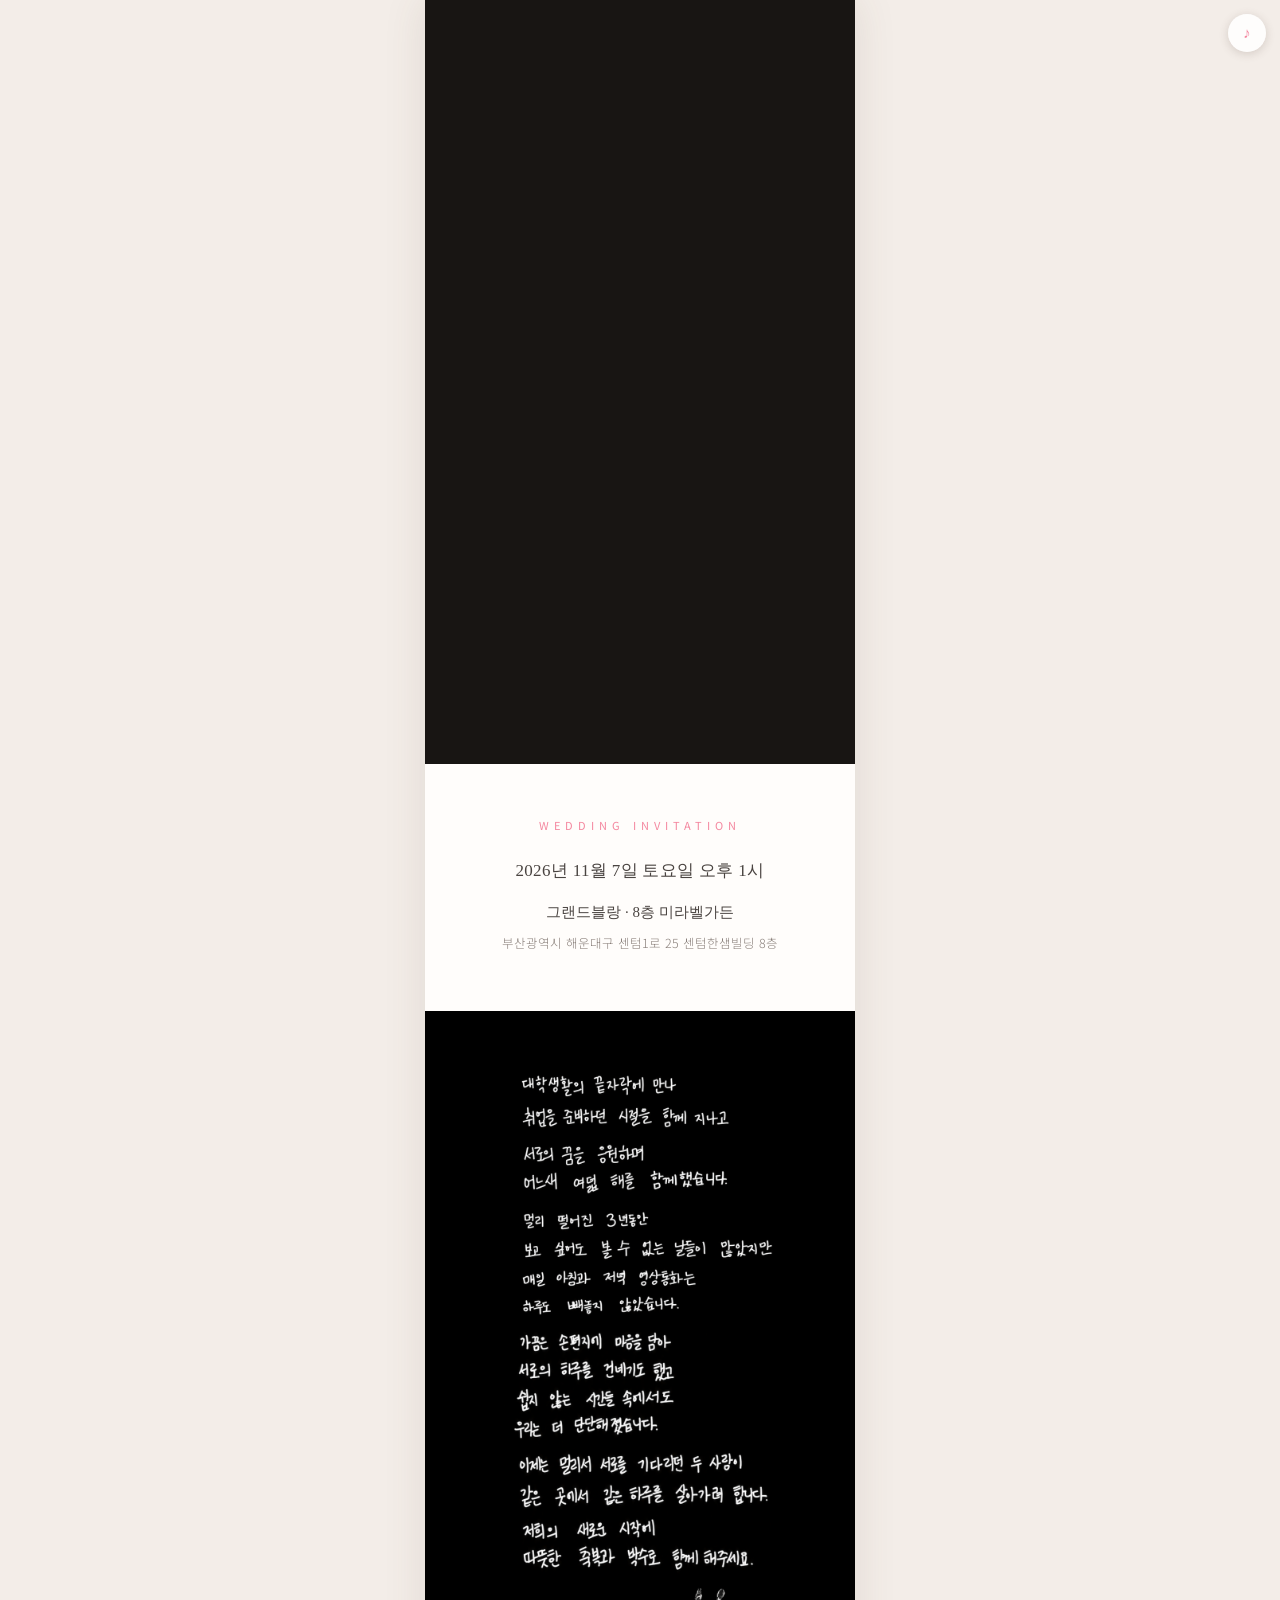
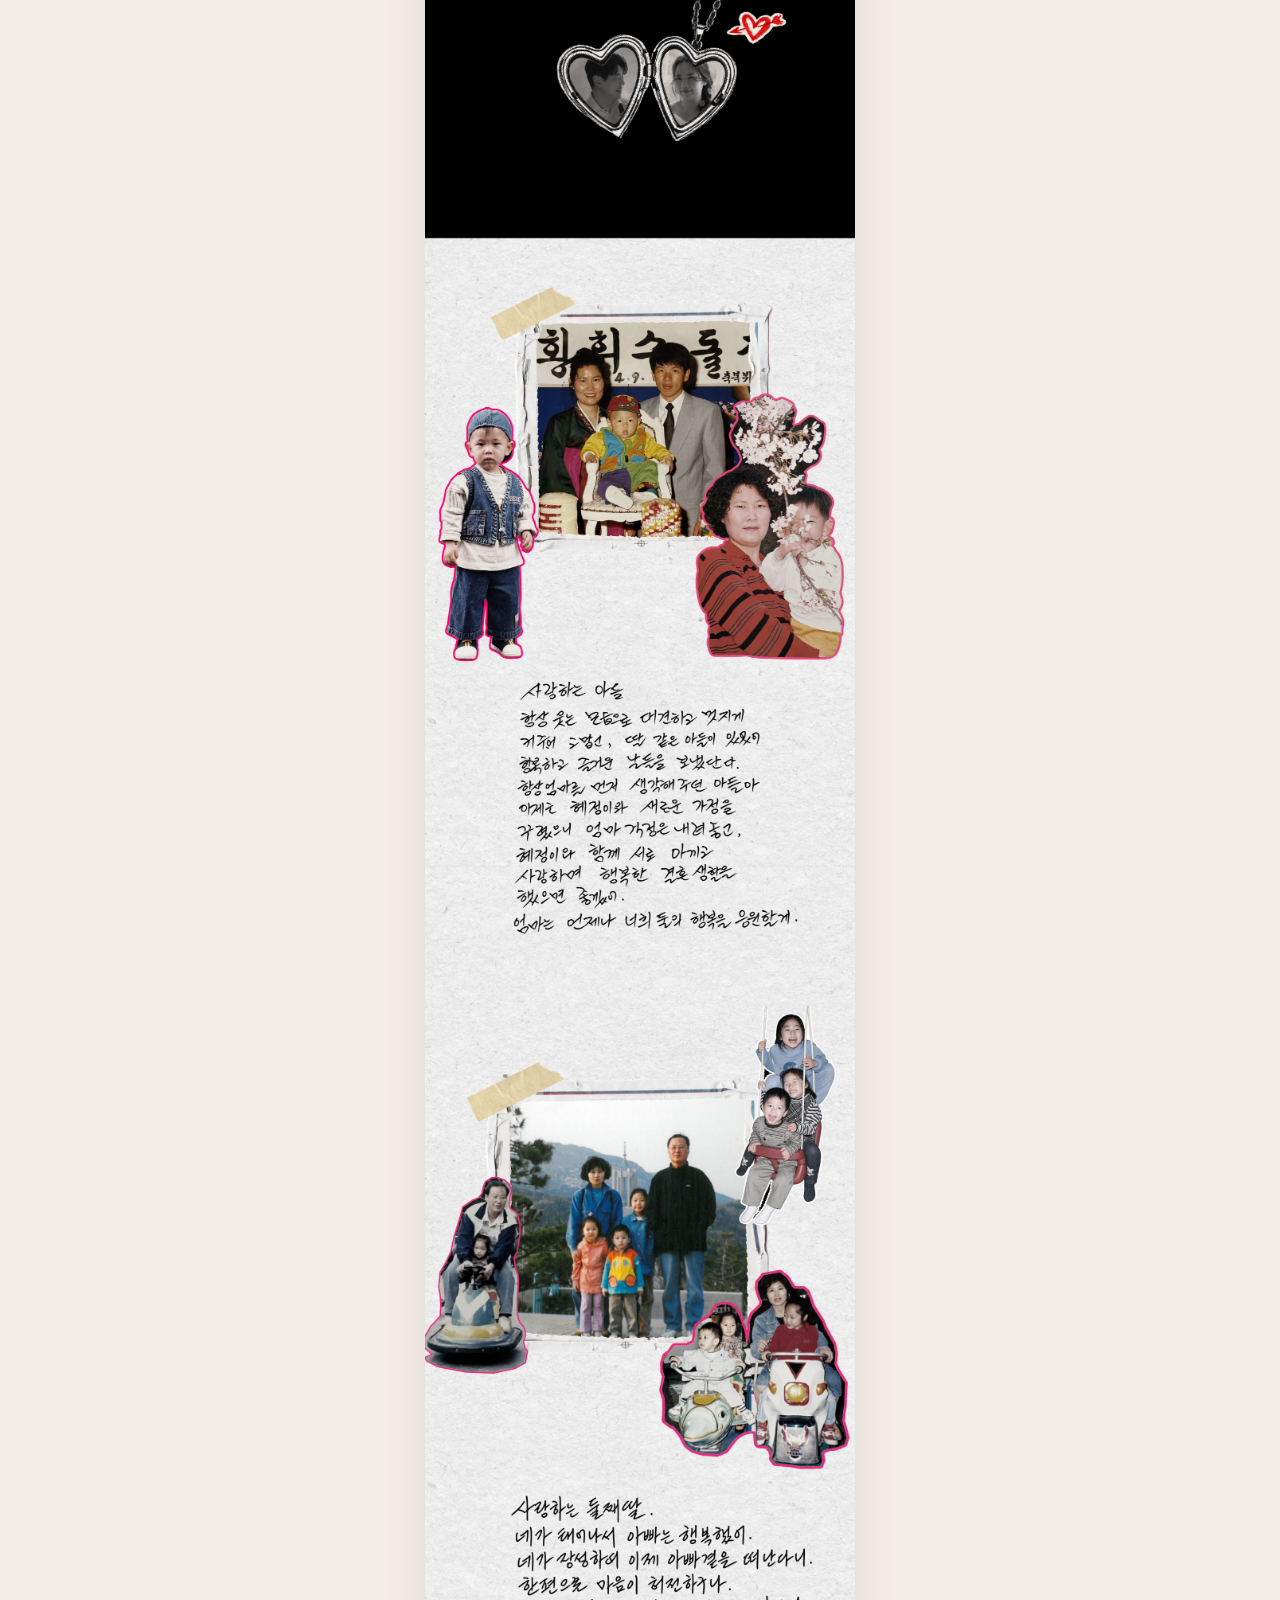
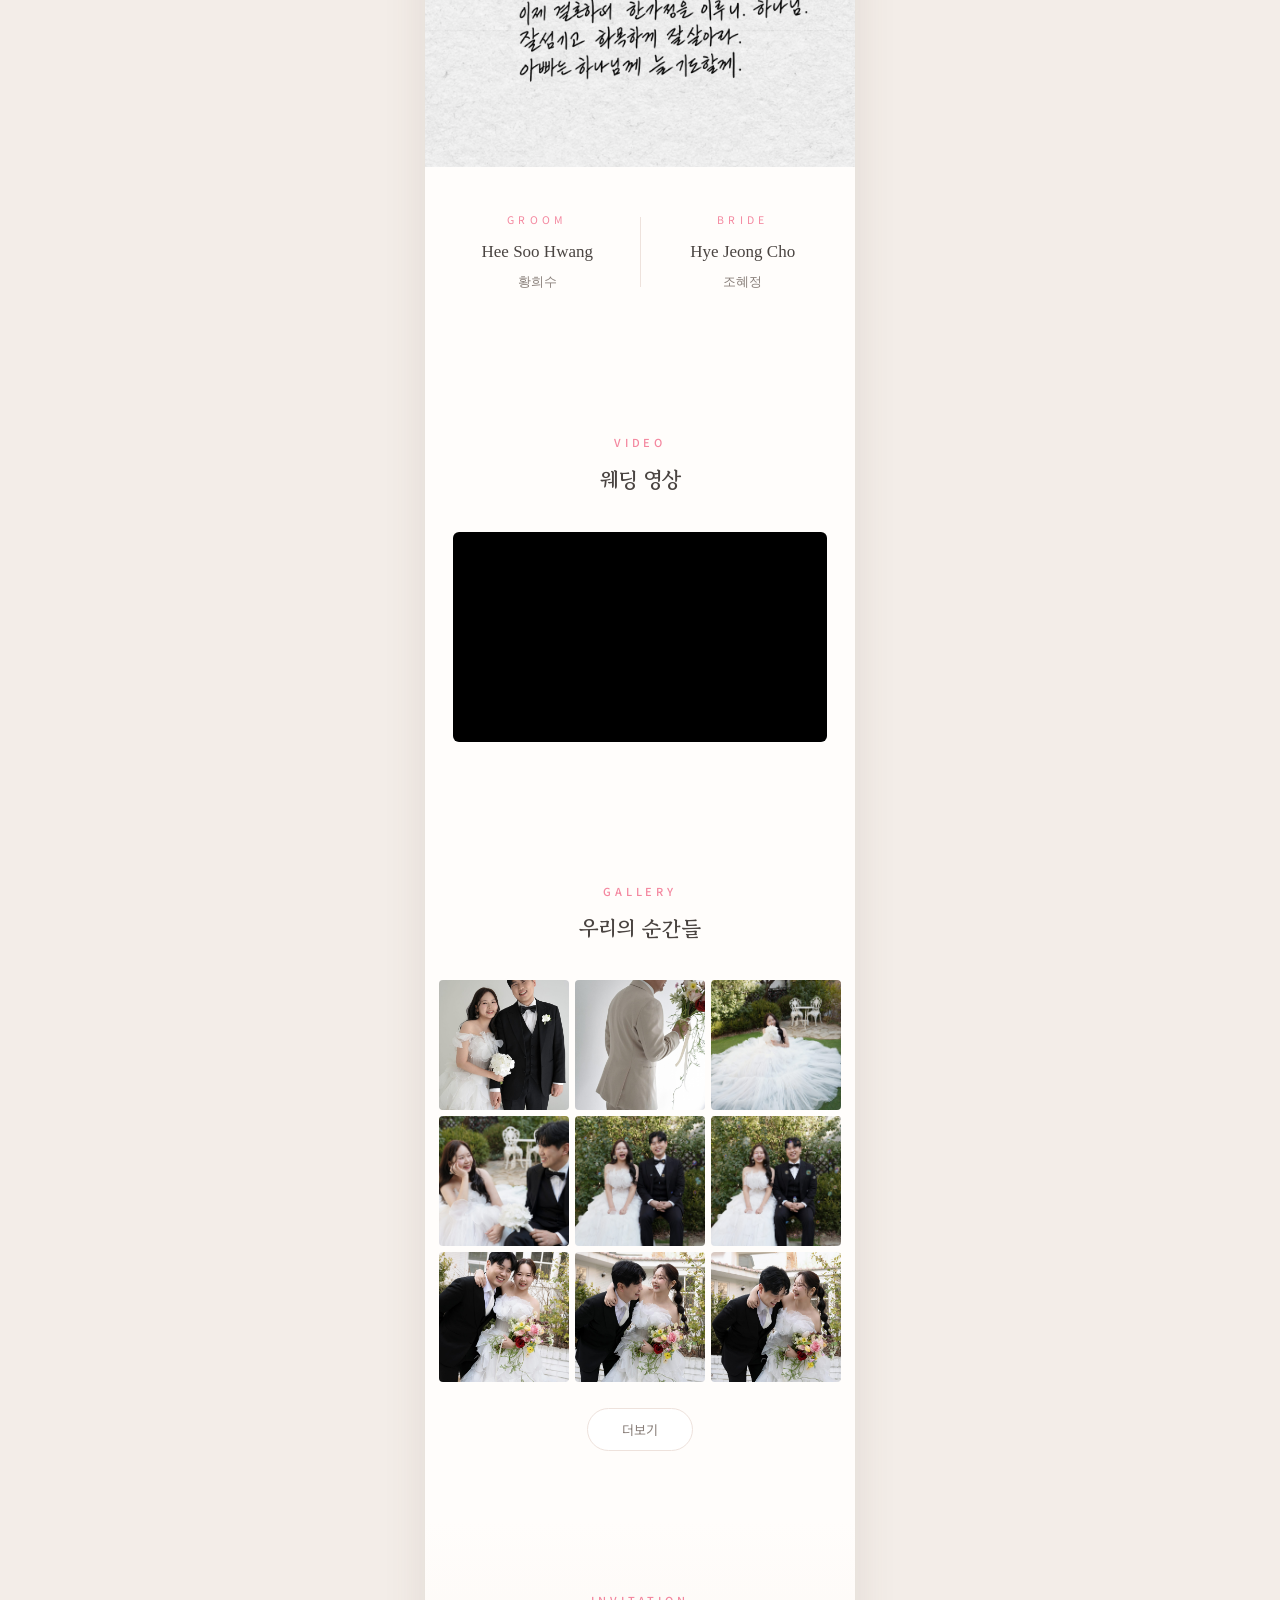
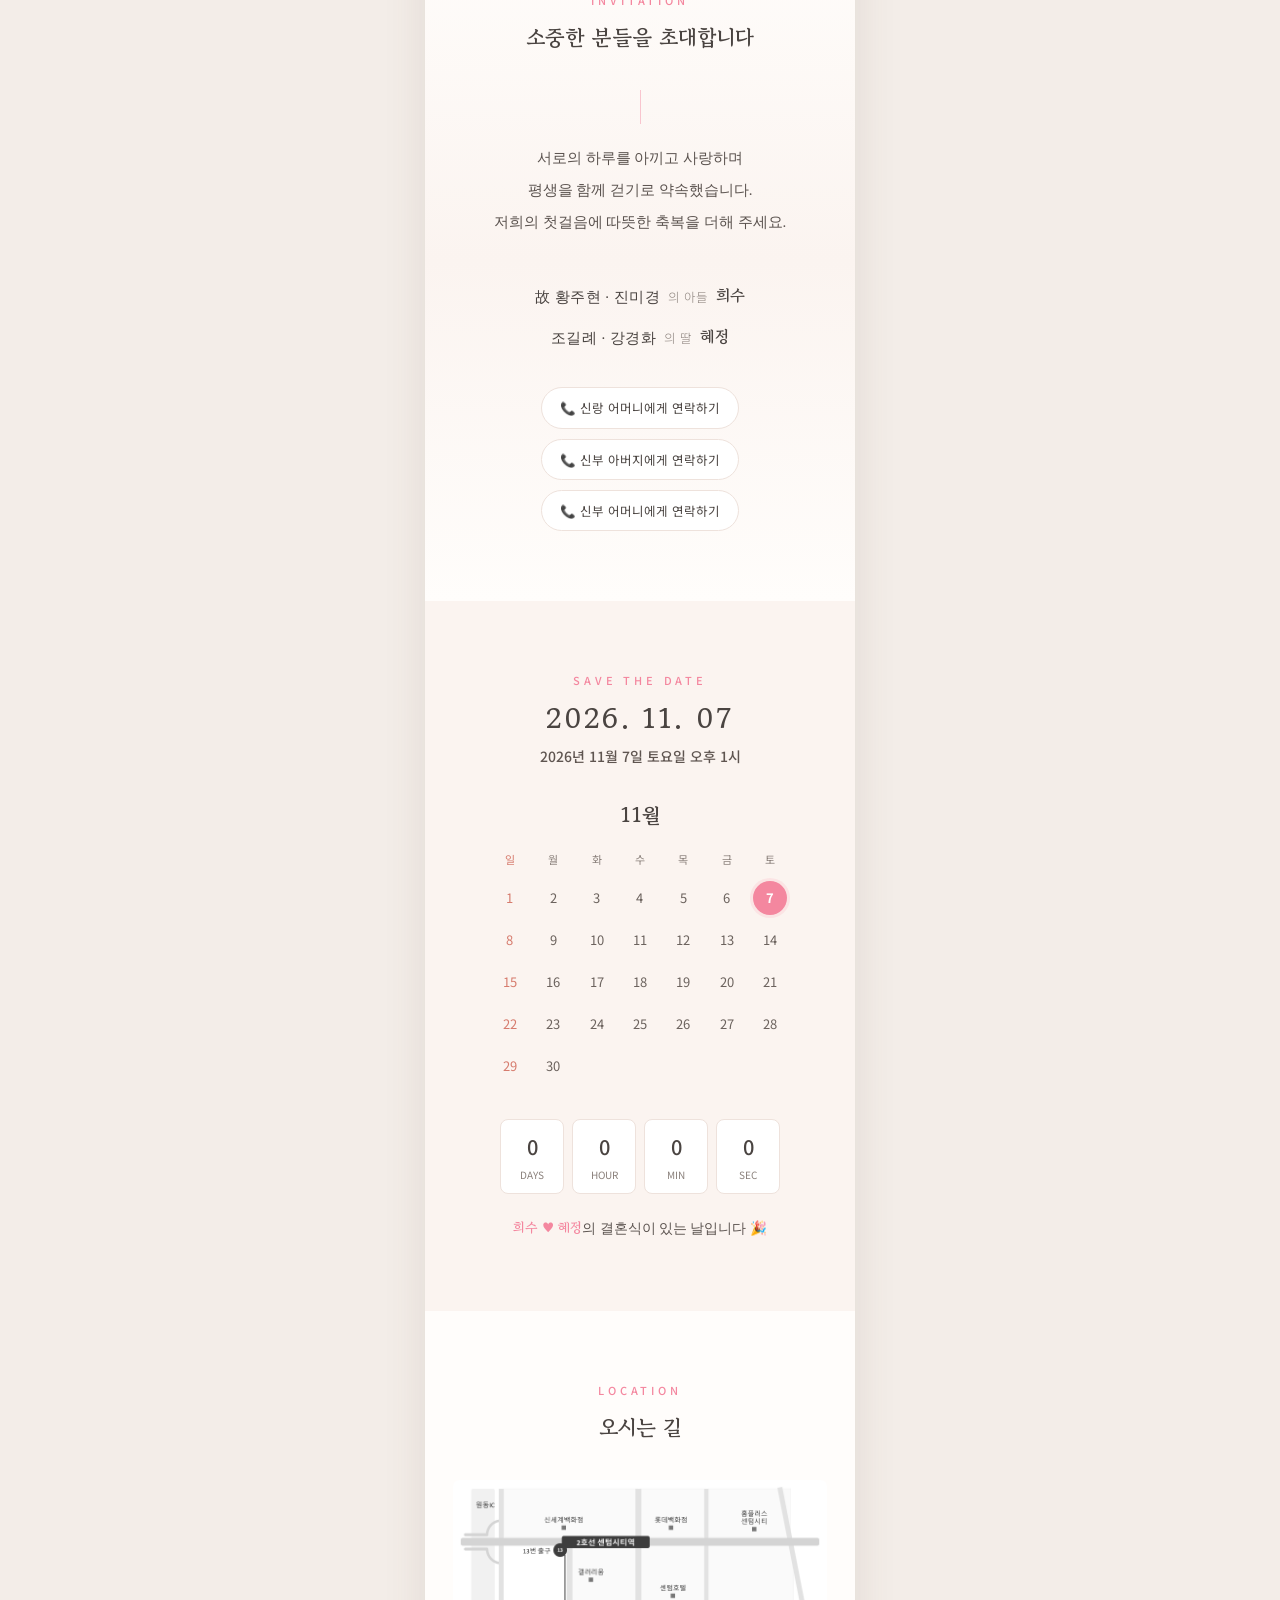
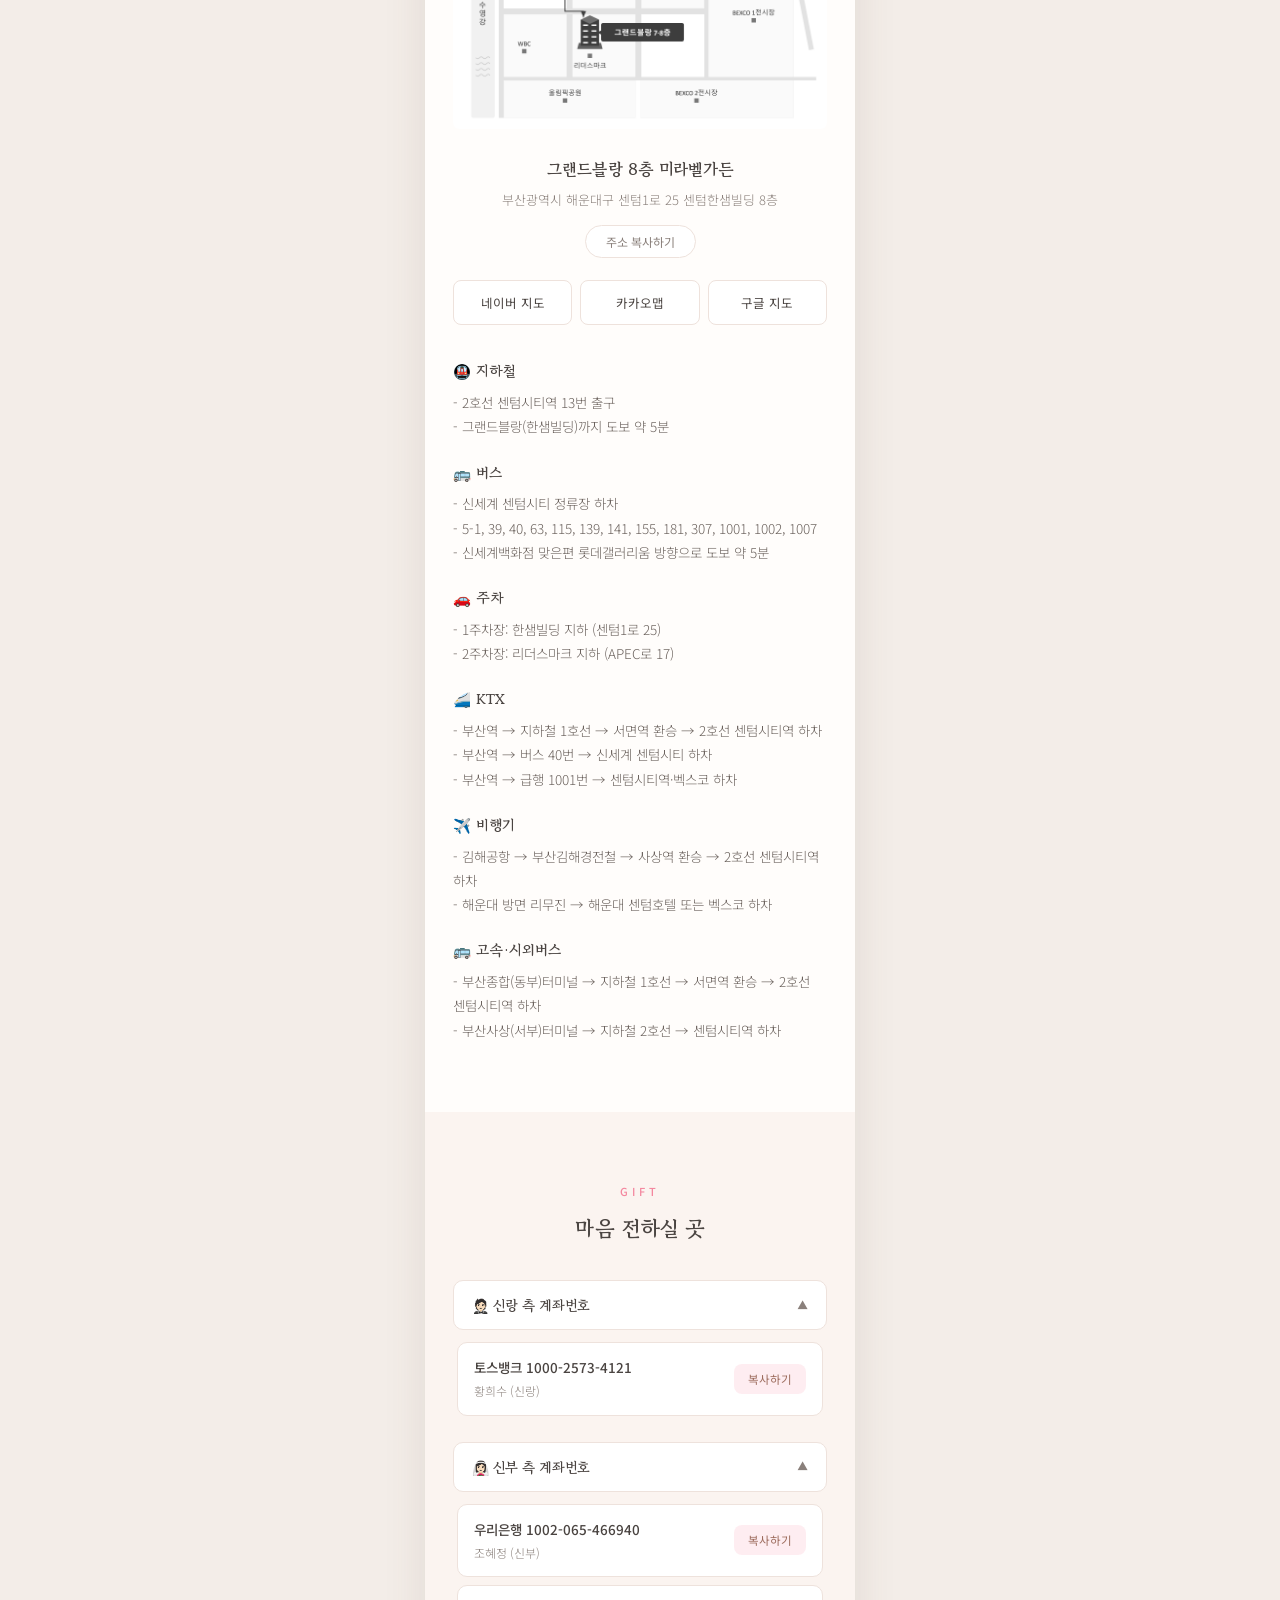
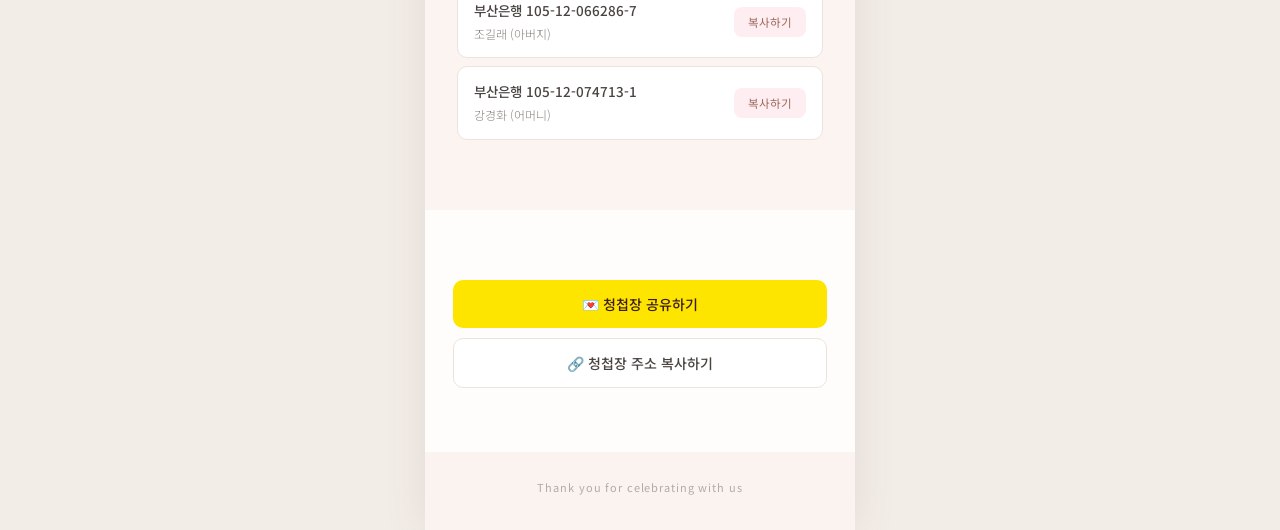
==== commit 383ca25f: "청첩장 내용 수정 (2026. 9. 2. 오후 9:17:02)" ====
--- a/index.html
+++ b/index.html
@@ -7,7 +7,7 @@
 <meta property="og:type" content="website">
 <meta property="og:title" content="신랑 · 신부 결혼합니다">
 <meta property="og:description" content="소중한 분들을 저희의 시작에 초대합니다.">
-<meta property="og:image" content="https://hittto.github.io/assets/placeholder-photo-wide.svg">
+<meta property="og:image" content="https://hittto.github.io/assets/uploads/share-1788351418627.jpg">
 <meta property="og:url" content="https://hittto.github.io/">
 <meta name="description" content="소중한 분들을 저희의 시작에 초대합니다.">
 <meta name="theme-color" content="#f4879f">
@@ -589,8 +589,9 @@
 if(D.map&&D.map.show){
  var q=encodeURIComponent(D.wedding.address||D.wedding.venue);
  var qName=encodeURIComponent(D.wedding.venue||D.wedding.address);
+ var mapImage=D.map.image||'assets/default-map.svg';
   var mhtml='<section id="location" class="reveal"><div class="eyebrow">'+esc(L.locationEyebrow||'Location')+'</div><div class="sec-title">'+esc(L.locationTitle||'오시는 길')+'</div>'
-   +'<div class="map-frame"><img class="venue-map" src="assets/venue-map.svg" alt="그랜드블랑 오시는 길 약도"></div>'
+   +'<div class="map-frame"><img class="venue-map" src="'+esc(mapImage)+'" alt="예식장 오시는 길 약도"></div>'
    +'<div class="loc-name">'+esc(D.wedding.venue)+(D.wedding.hall?' '+esc(D.wedding.hall):'')+'</div>'
    +'<div class="loc-addr">'+esc(D.wedding.address)+'</div>'
    +'<button class="copy-sm" id="addrCopy">'+esc(L.addressCopy||'주소 복사하기')+'</button>'
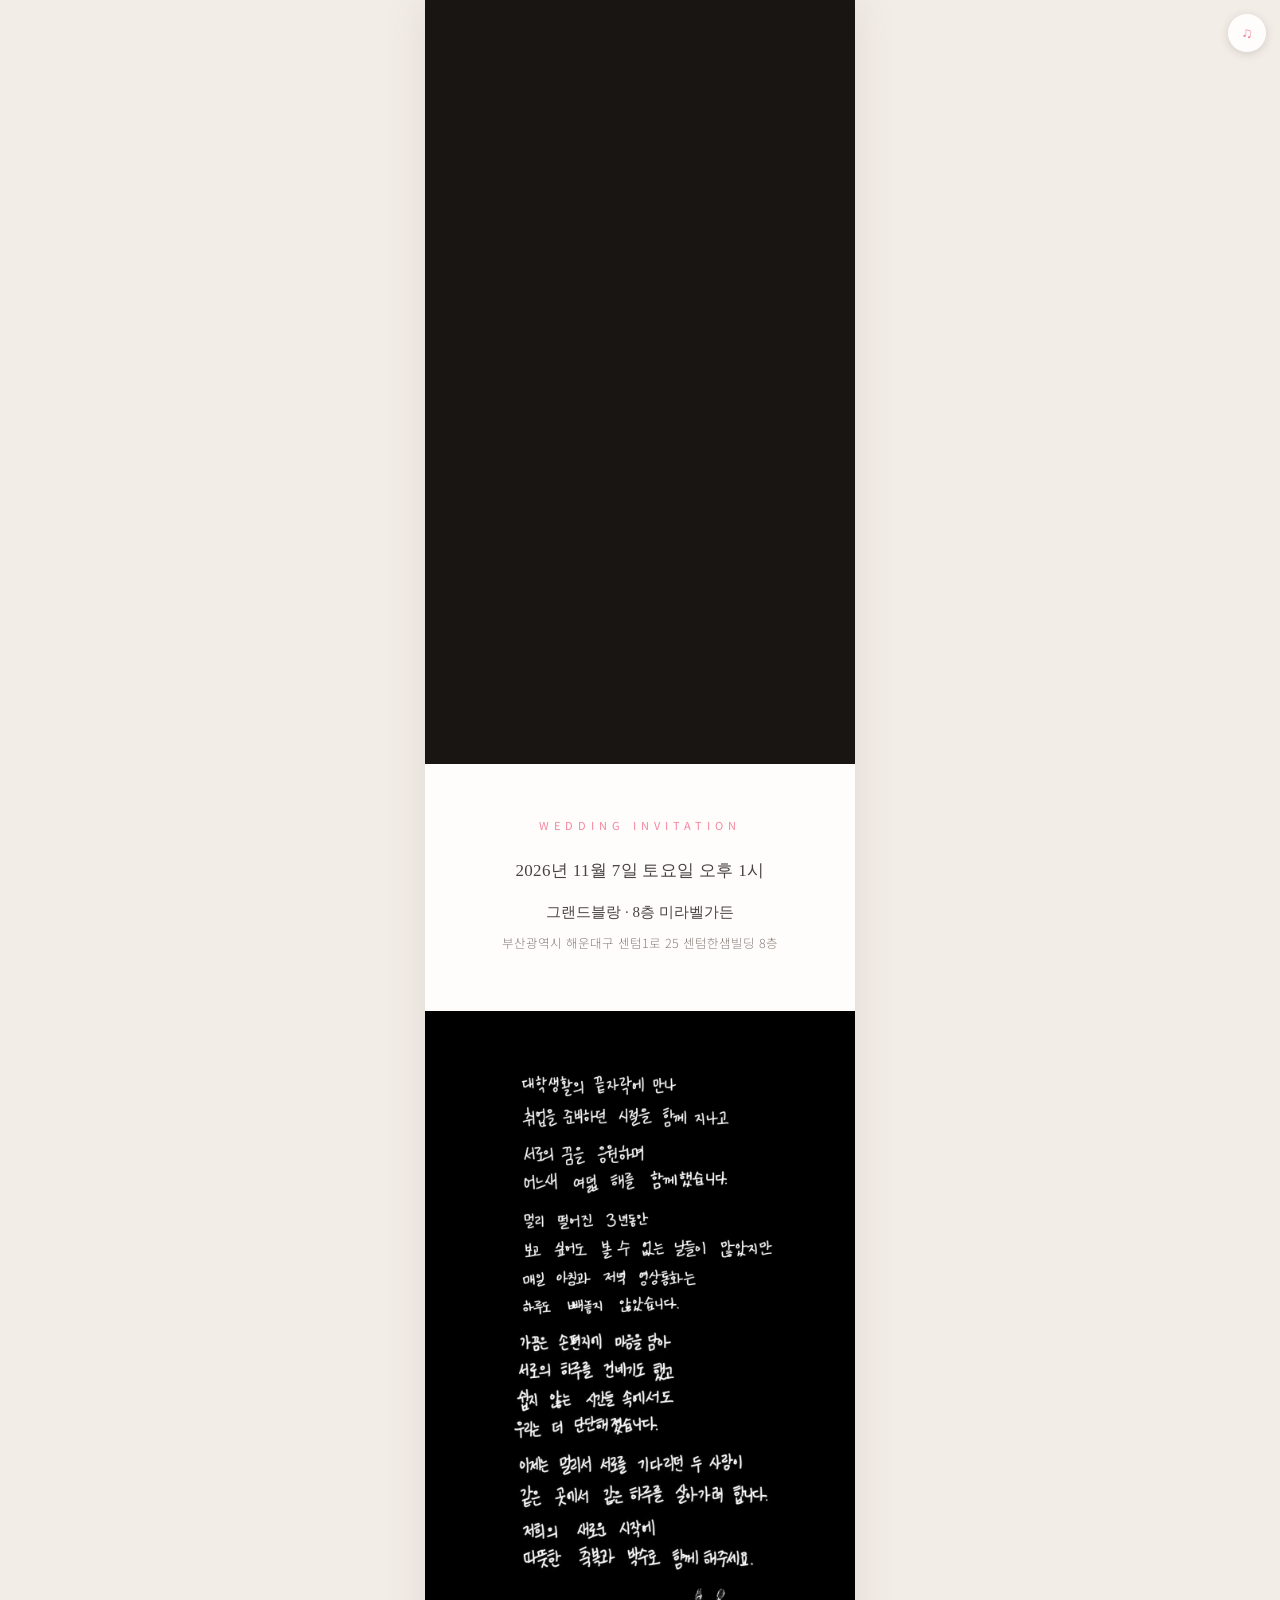
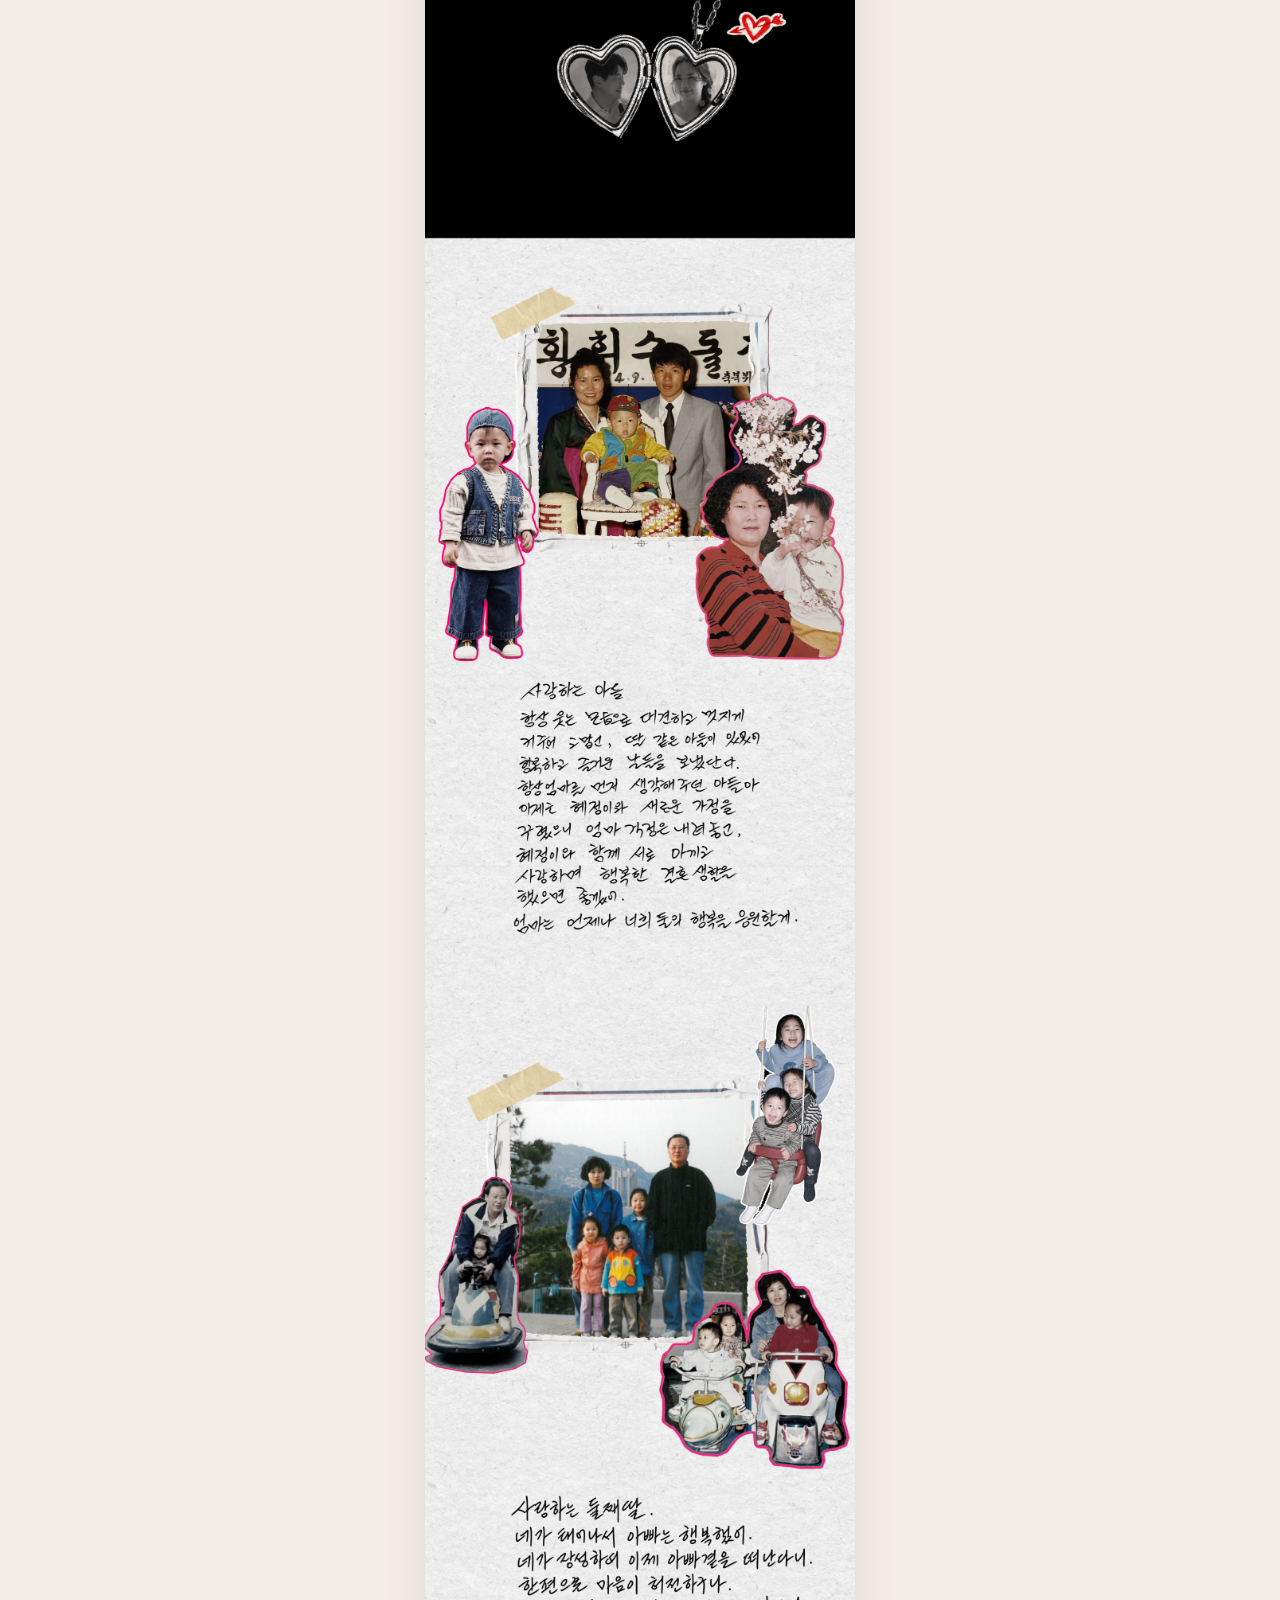
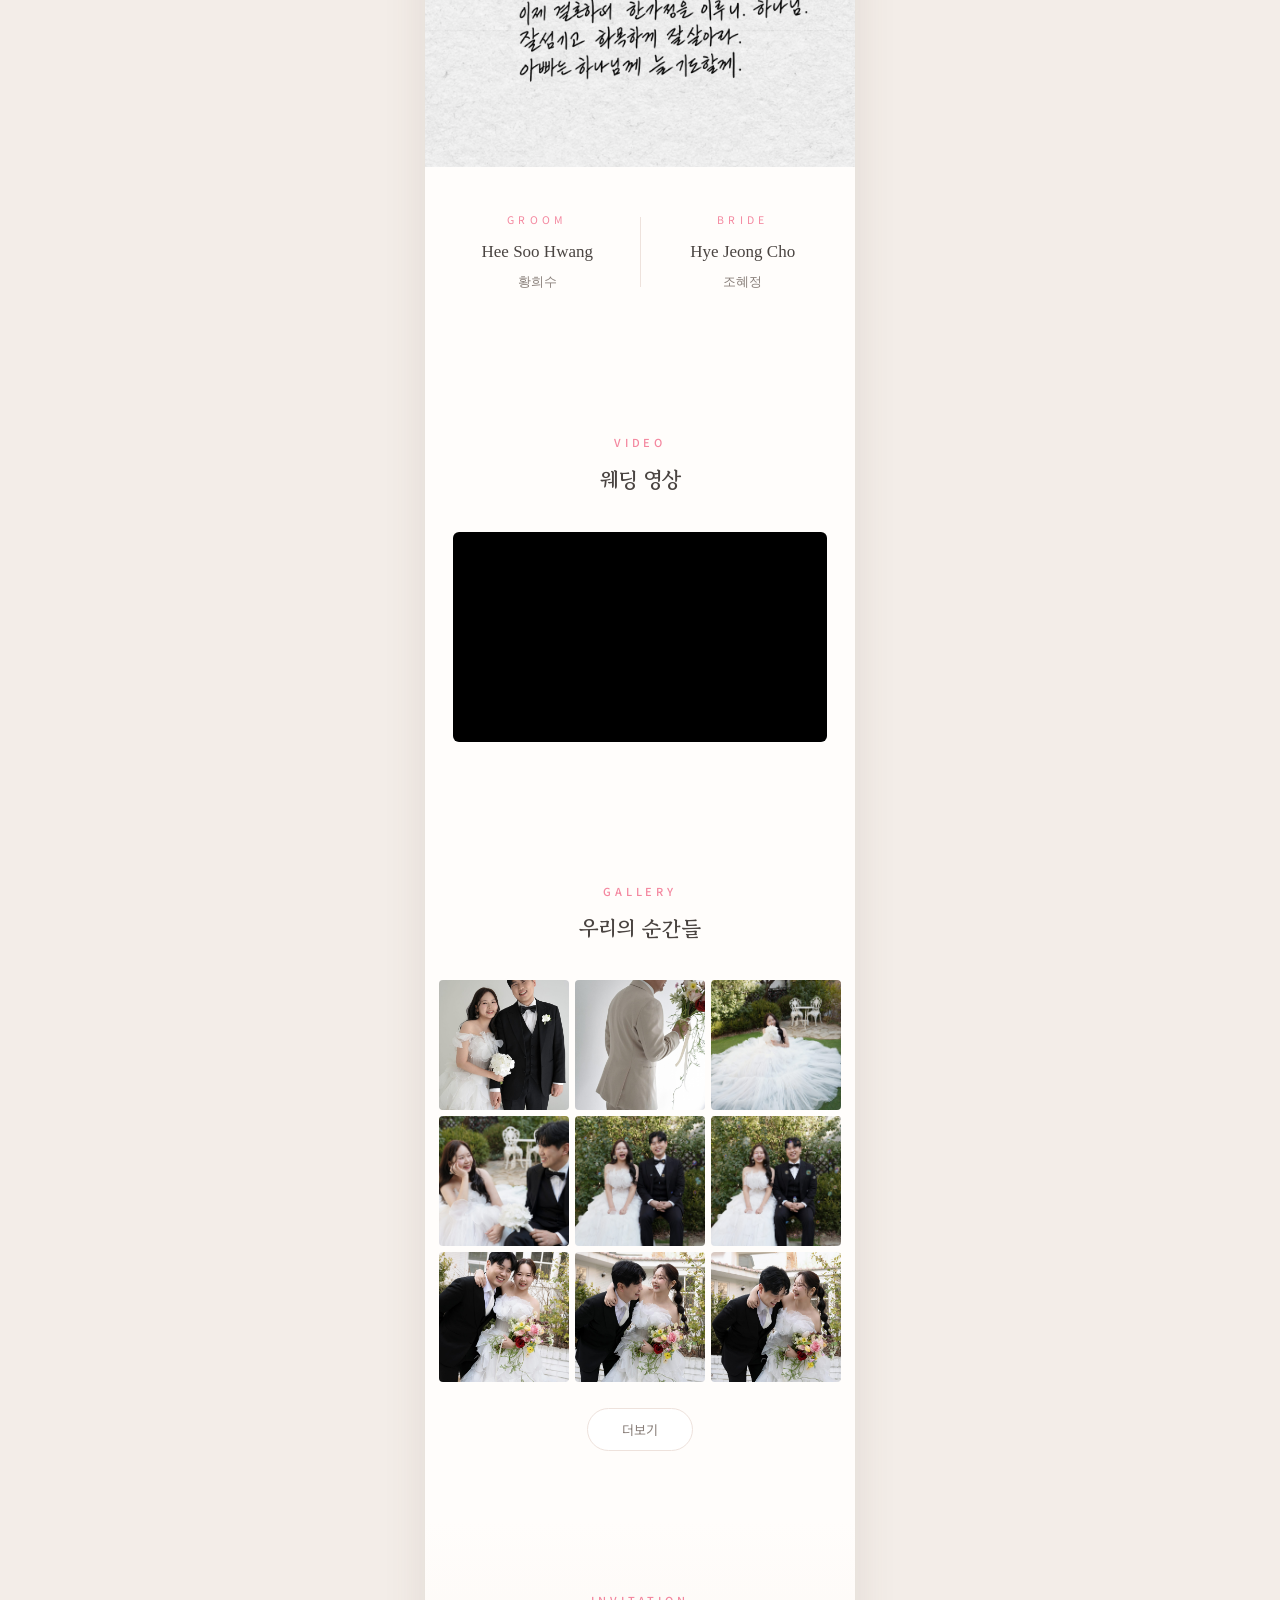
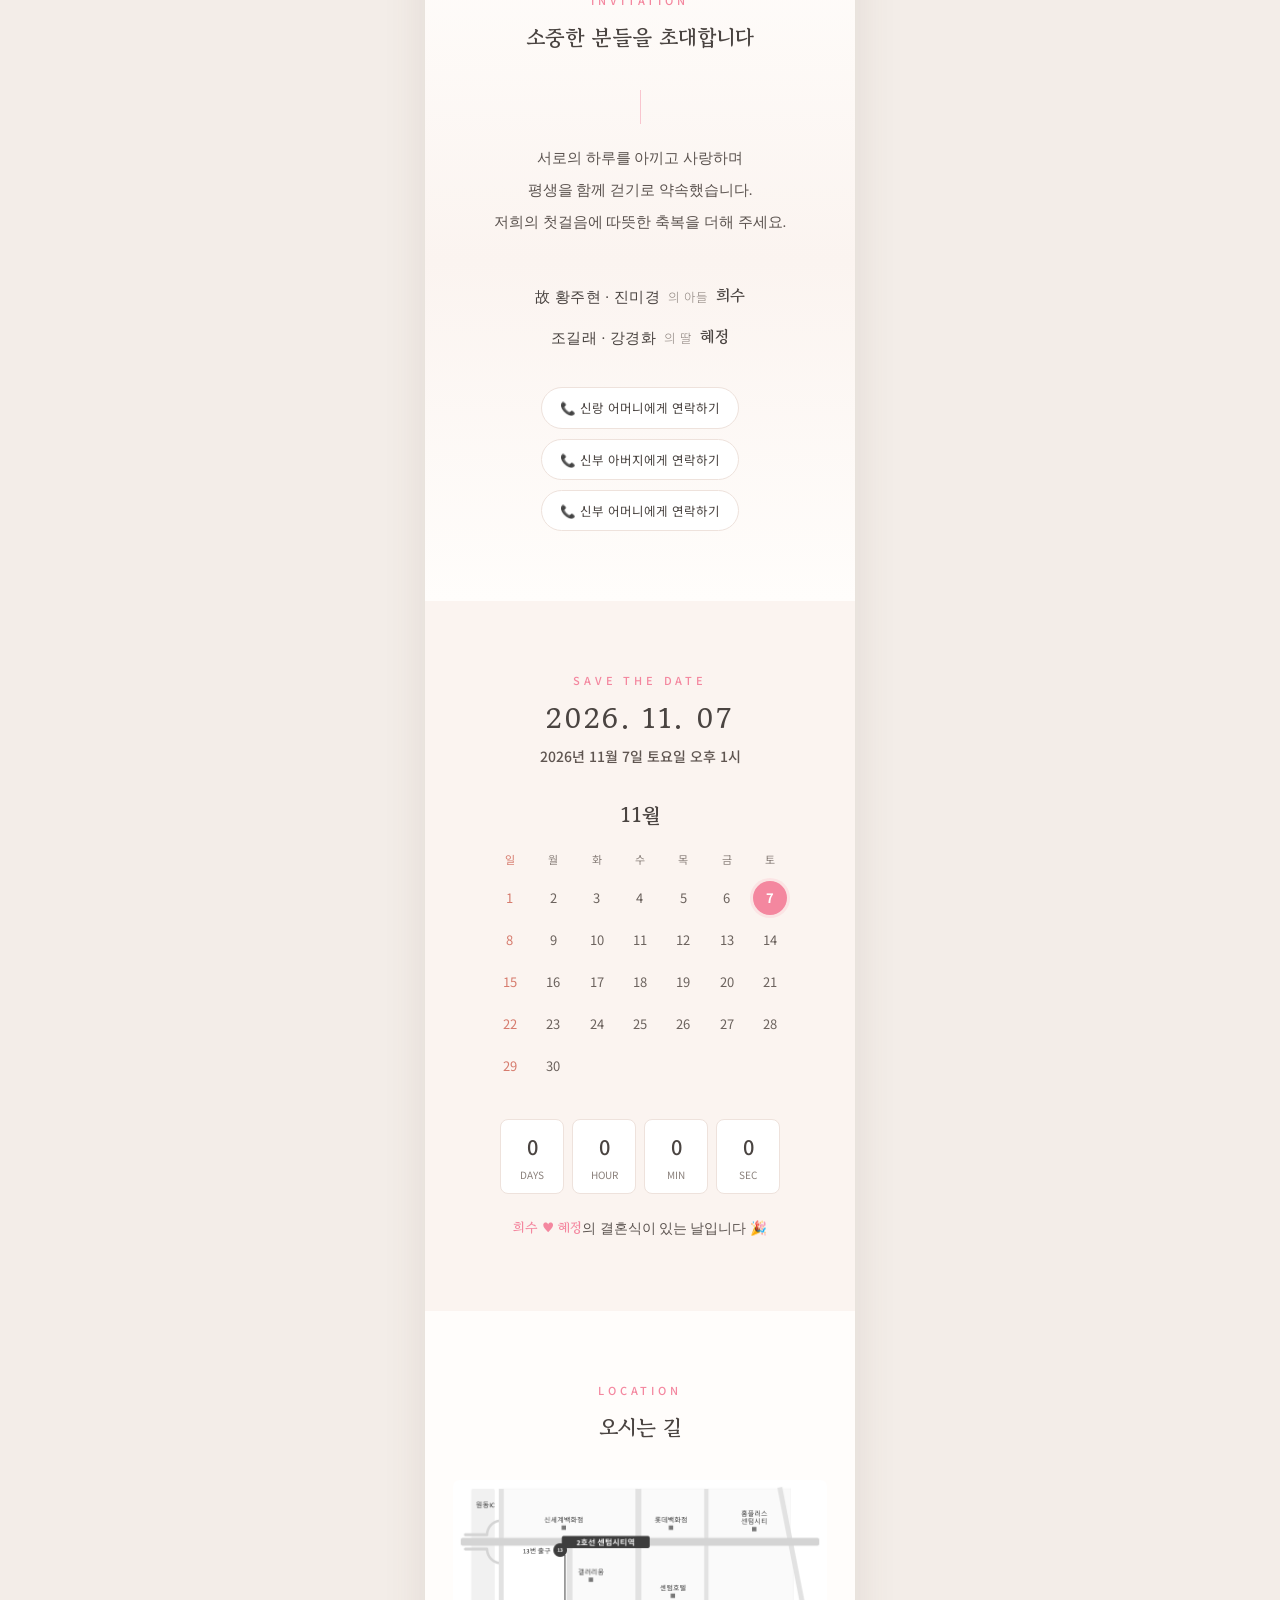
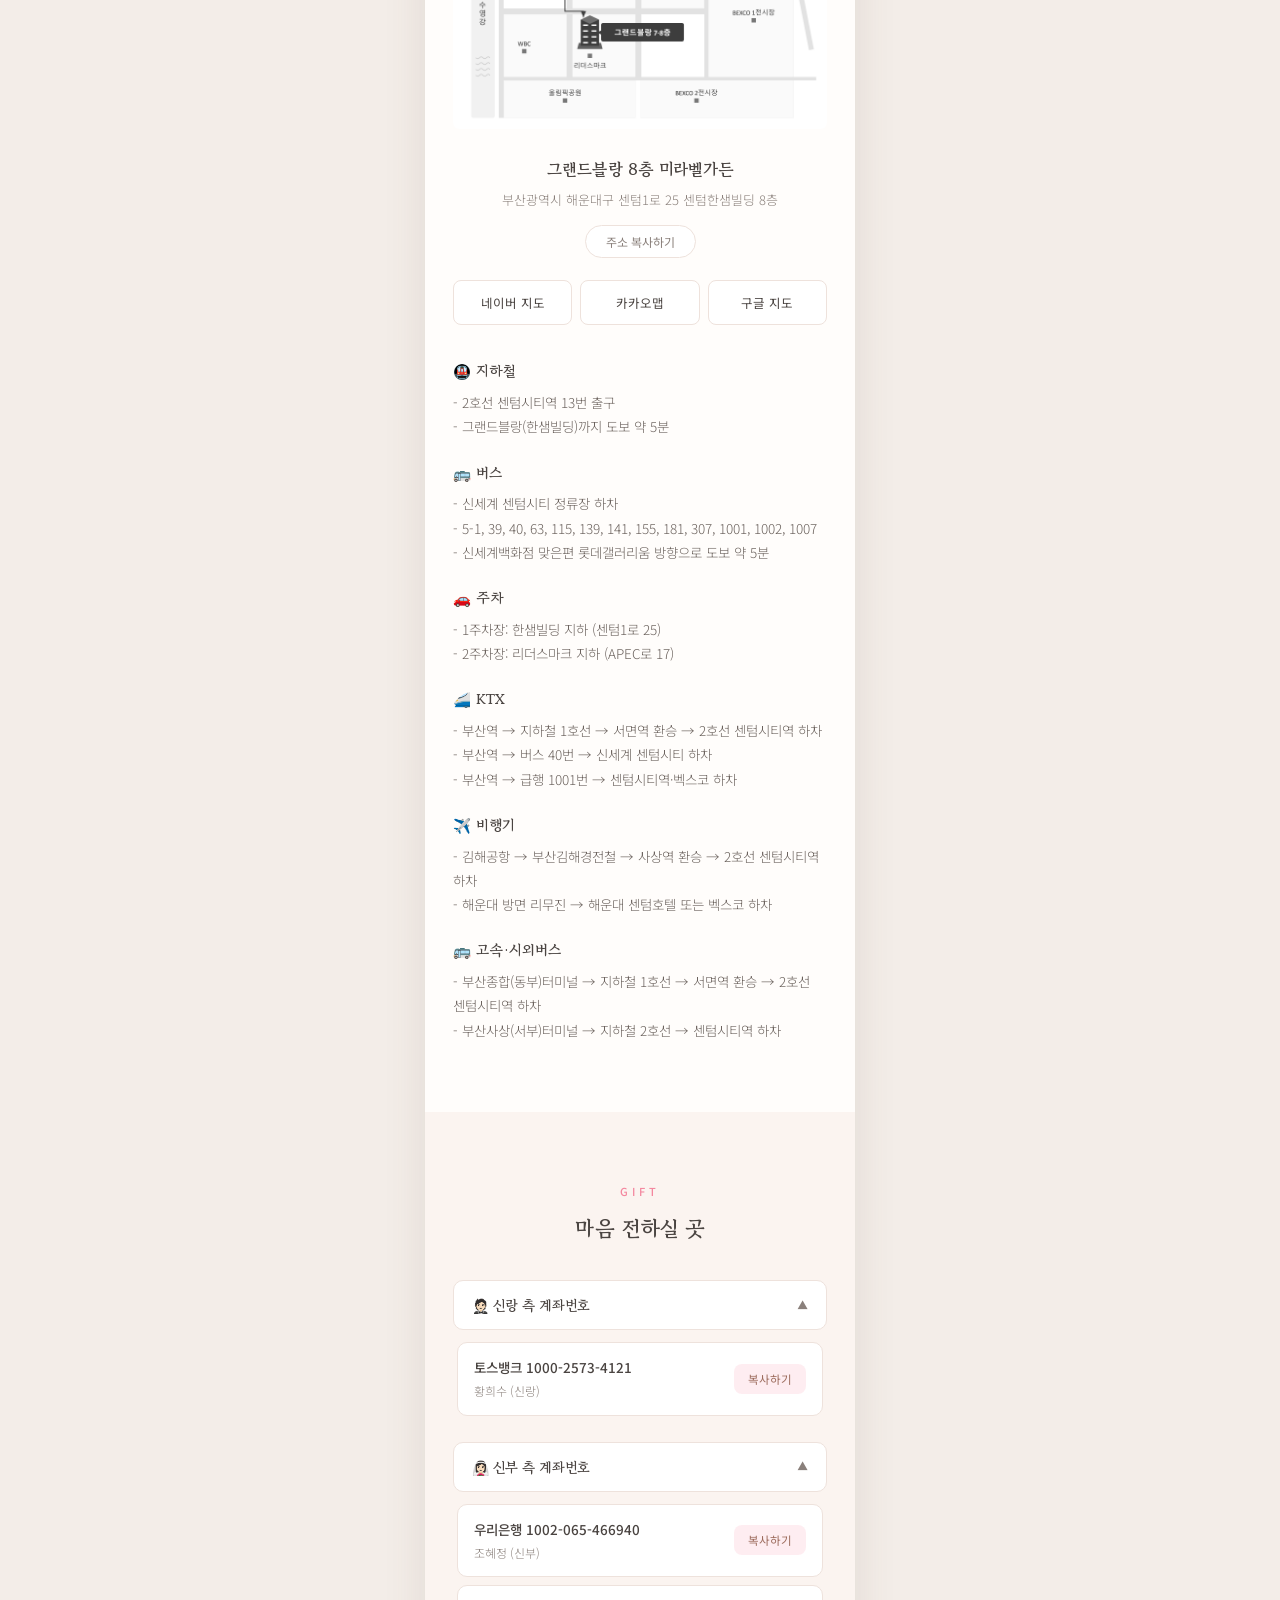
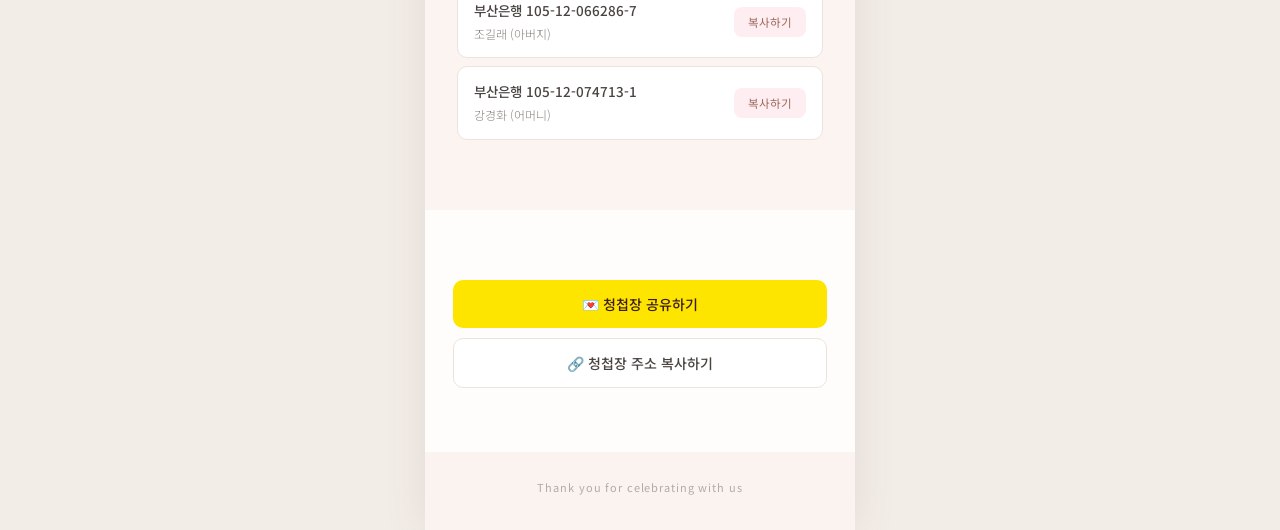
==== commit 699d6520: "청첩장 내용 수정 (2026. 9. 2. 오후 9:34:50)" ====
--- a/index.html
+++ b/index.html
@@ -3,12 +3,19 @@
 <head>
 <meta charset="utf-8">
 <meta name="viewport" content="width=device-width, initial-scale=1, minimum-scale=1, viewport-fit=cover">
-<title>신랑 · 신부 결혼합니다</title>
+<title>희수 · 혜정 결혼합니다</title>
 <meta property="og:type" content="website">
-<meta property="og:title" content="신랑 · 신부 결혼합니다">
+<meta property="og:title" content="희수 · 혜정 결혼합니다">
 <meta property="og:description" content="소중한 분들을 저희의 시작에 초대합니다.">
 <meta property="og:image" content="https://hittto.github.io/assets/uploads/share-1788351418627.jpg">
+<meta property="og:image:secure_url" content="https://hittto.github.io/assets/uploads/share-1788351418627.jpg?v=20260902-ogfix1">
+<meta property="og:image:type" content="image/jpeg">
+<meta property="og:image:width" content="1125">
+<meta property="og:image:height" content="1500">
+<meta property="og:image:alt" content="청첩장 공유 대표 사진">
 <meta property="og:url" content="https://hittto.github.io/">
+<meta name="twitter:card" content="summary_large_image">
+<meta name="twitter:image" content="https://hittto.github.io/assets/uploads/share-1788351418627.jpg?v=20260902-ogfix1">
 <meta name="description" content="소중한 분들을 저희의 시작에 초대합니다.">
 <meta name="theme-color" content="#f4879f">
 <link rel="preconnect" href="https://fonts.googleapis.com">
@@ -387,11 +394,21 @@
   document.getElementById('app').innerHTML='';
 }
 
+function addShareVersion(value,version){
+  if(!value)return '';
+  try{
+    var url=new URL(value,location.href);
+    if(version)url.searchParams.set('v',String(version));
+    return url.href;
+  }catch(e){return value;}
+}
+
 function updateShareMeta(D){
   var share=D.share||{};
   var title=share.title||'결혼합니다';
   var desc=share.desc||'소중한 분들을 초대합니다.';
-  var image=share.ogImageUrl||(D.cover&&D.cover.image)||'';
+  var pageUrl=addShareVersion(share.url||location.href.split('#')[0],share.previewVersion);
+  var image=addShareVersion(share.ogImageUrl||(D.cover&&D.cover.image)||'',share.previewVersion);
   document.title=title;
   function setMeta(selector,value){
     var el=document.querySelector(selector);if(el&&value)el.setAttribute('content',value);
@@ -399,8 +416,13 @@
   setMeta('meta[name="description"]',desc);
   setMeta('meta[property="og:title"]',title);
   setMeta('meta[property="og:description"]',desc);
-  setMeta('meta[property="og:url"]',share.url||location.href.split('#')[0]);
+  setMeta('meta[property="og:url"]',pageUrl);
   setMeta('meta[property="og:image"]',image);
+  setMeta('meta[property="og:image:secure_url"]',image);
+  setMeta('meta[property="og:image:type"]',share.ogImageType);
+  setMeta('meta[property="og:image:width"]',share.ogImageWidth);
+  setMeta('meta[property="og:image:height"]',share.ogImageHeight);
+  setMeta('meta[name="twitter:image"]',image);
 }
 
 function renderWedding(D){
@@ -727,7 +749,7 @@
 });
 
 /* 공유 */
-var pageUrl=(D.share&&D.share.url)||location.href.split('#')[0];
+var pageUrl=addShareVersion((D.share&&D.share.url)||location.href.split('#')[0],D.share&&D.share.previewVersion);
 document.getElementById('btnCopyUrl').addEventListener('click',function(){copyText(pageUrl,'청첩장 주소가 복사되었습니다');});
 document.getElementById('btnShare').addEventListener('click',function(){
   var title=D.share&&D.share.title?D.share.title:document.title;
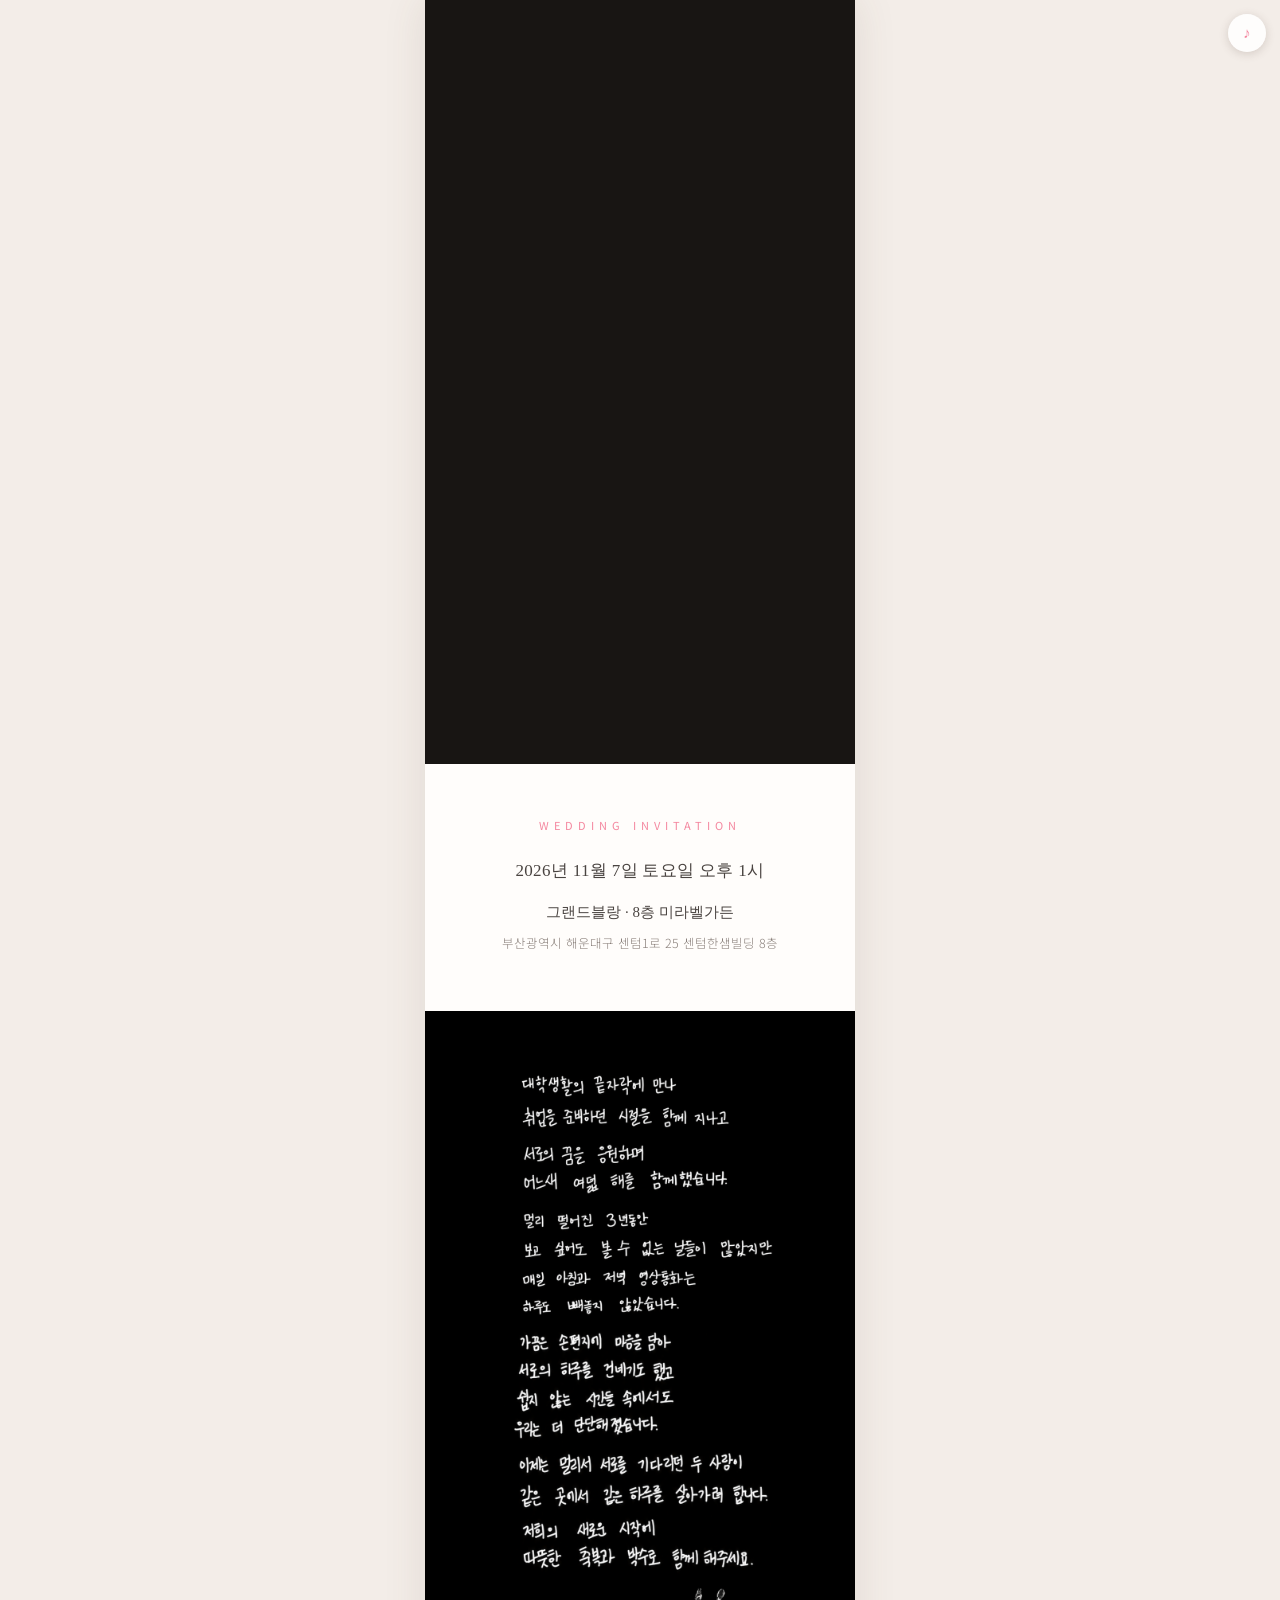
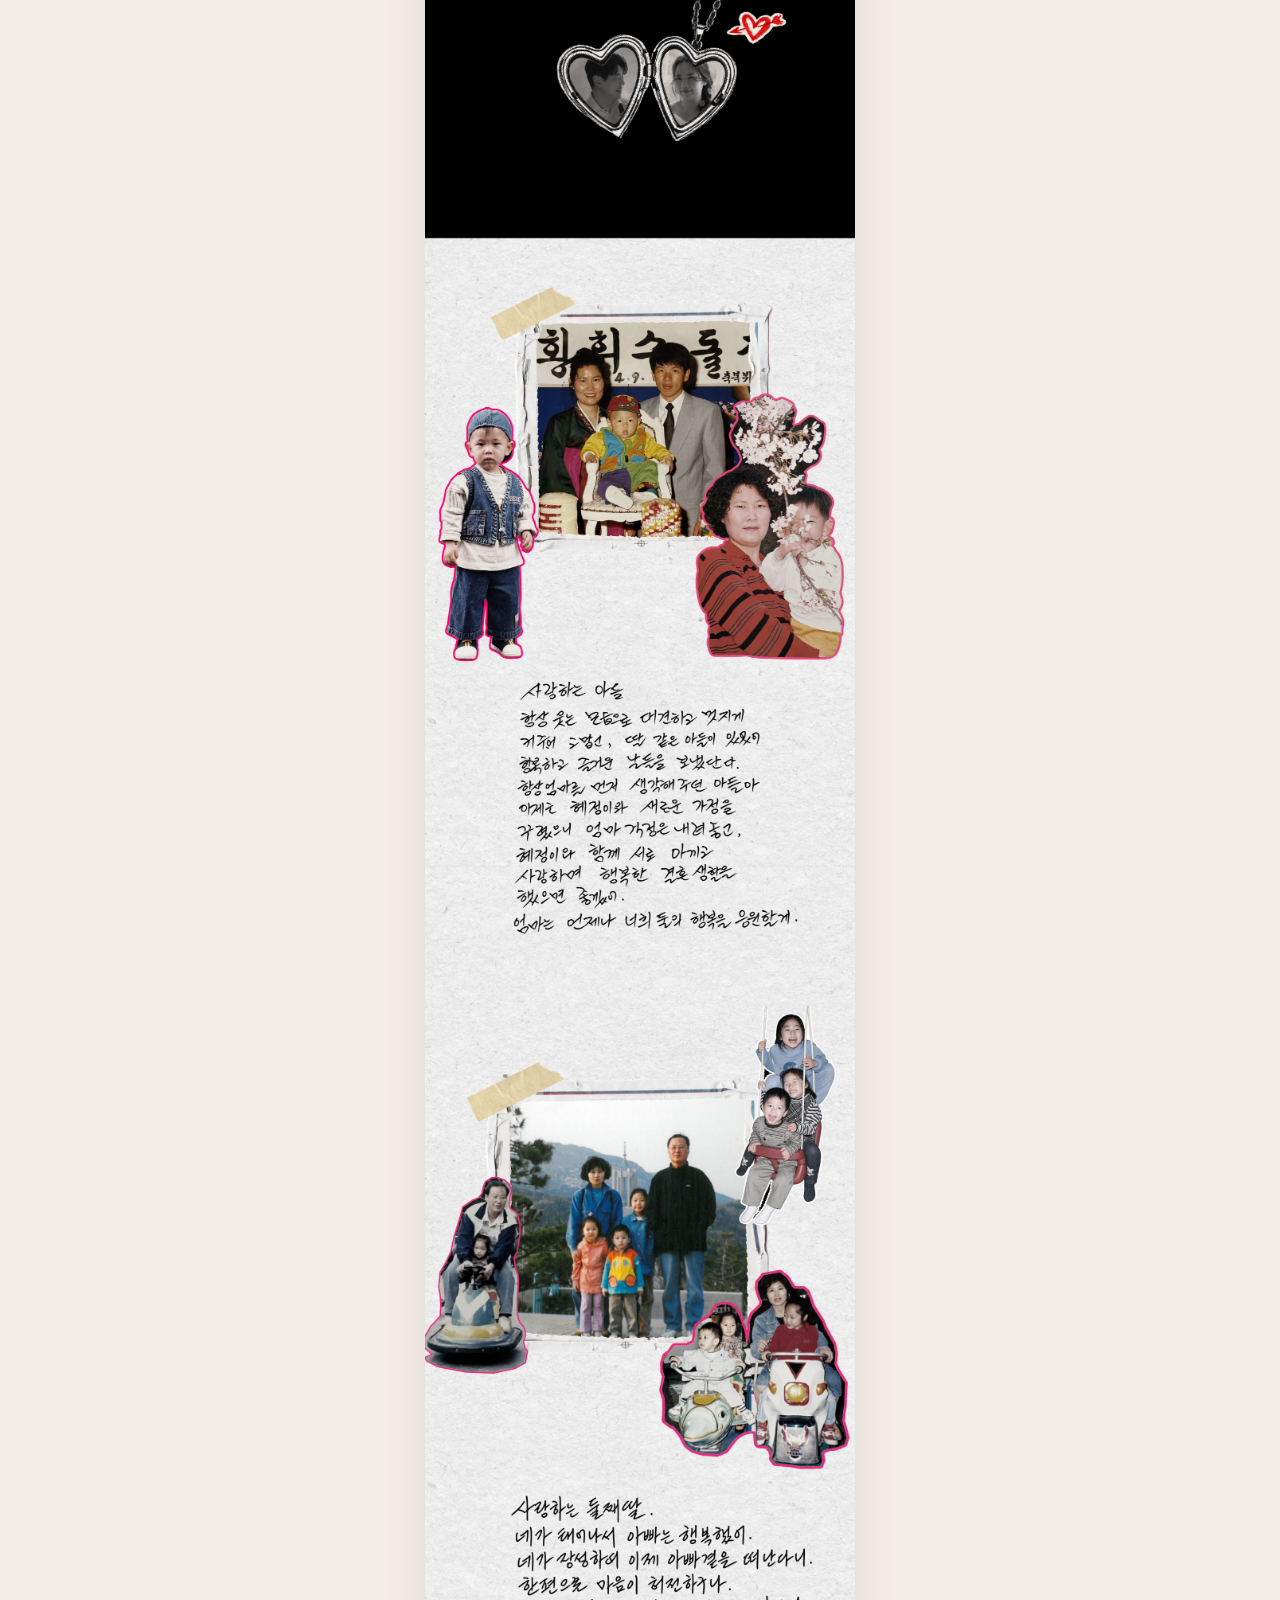
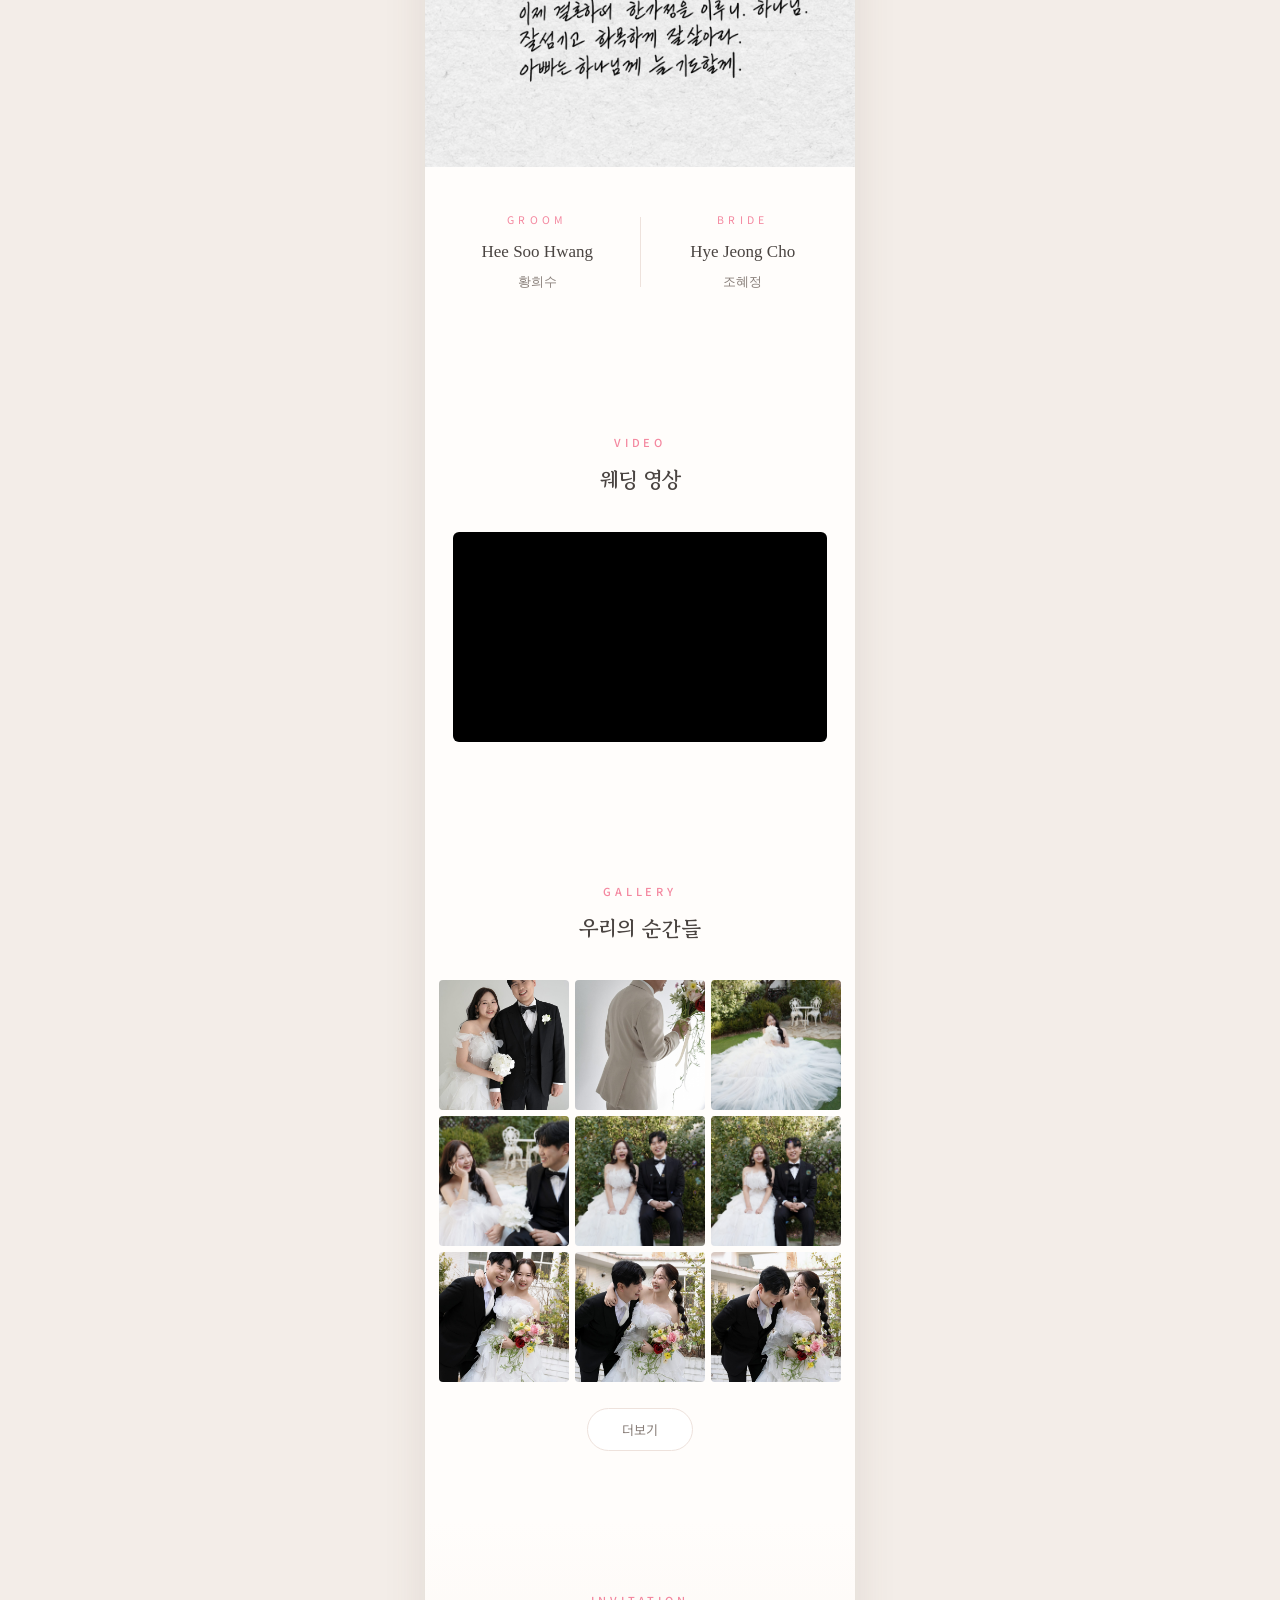
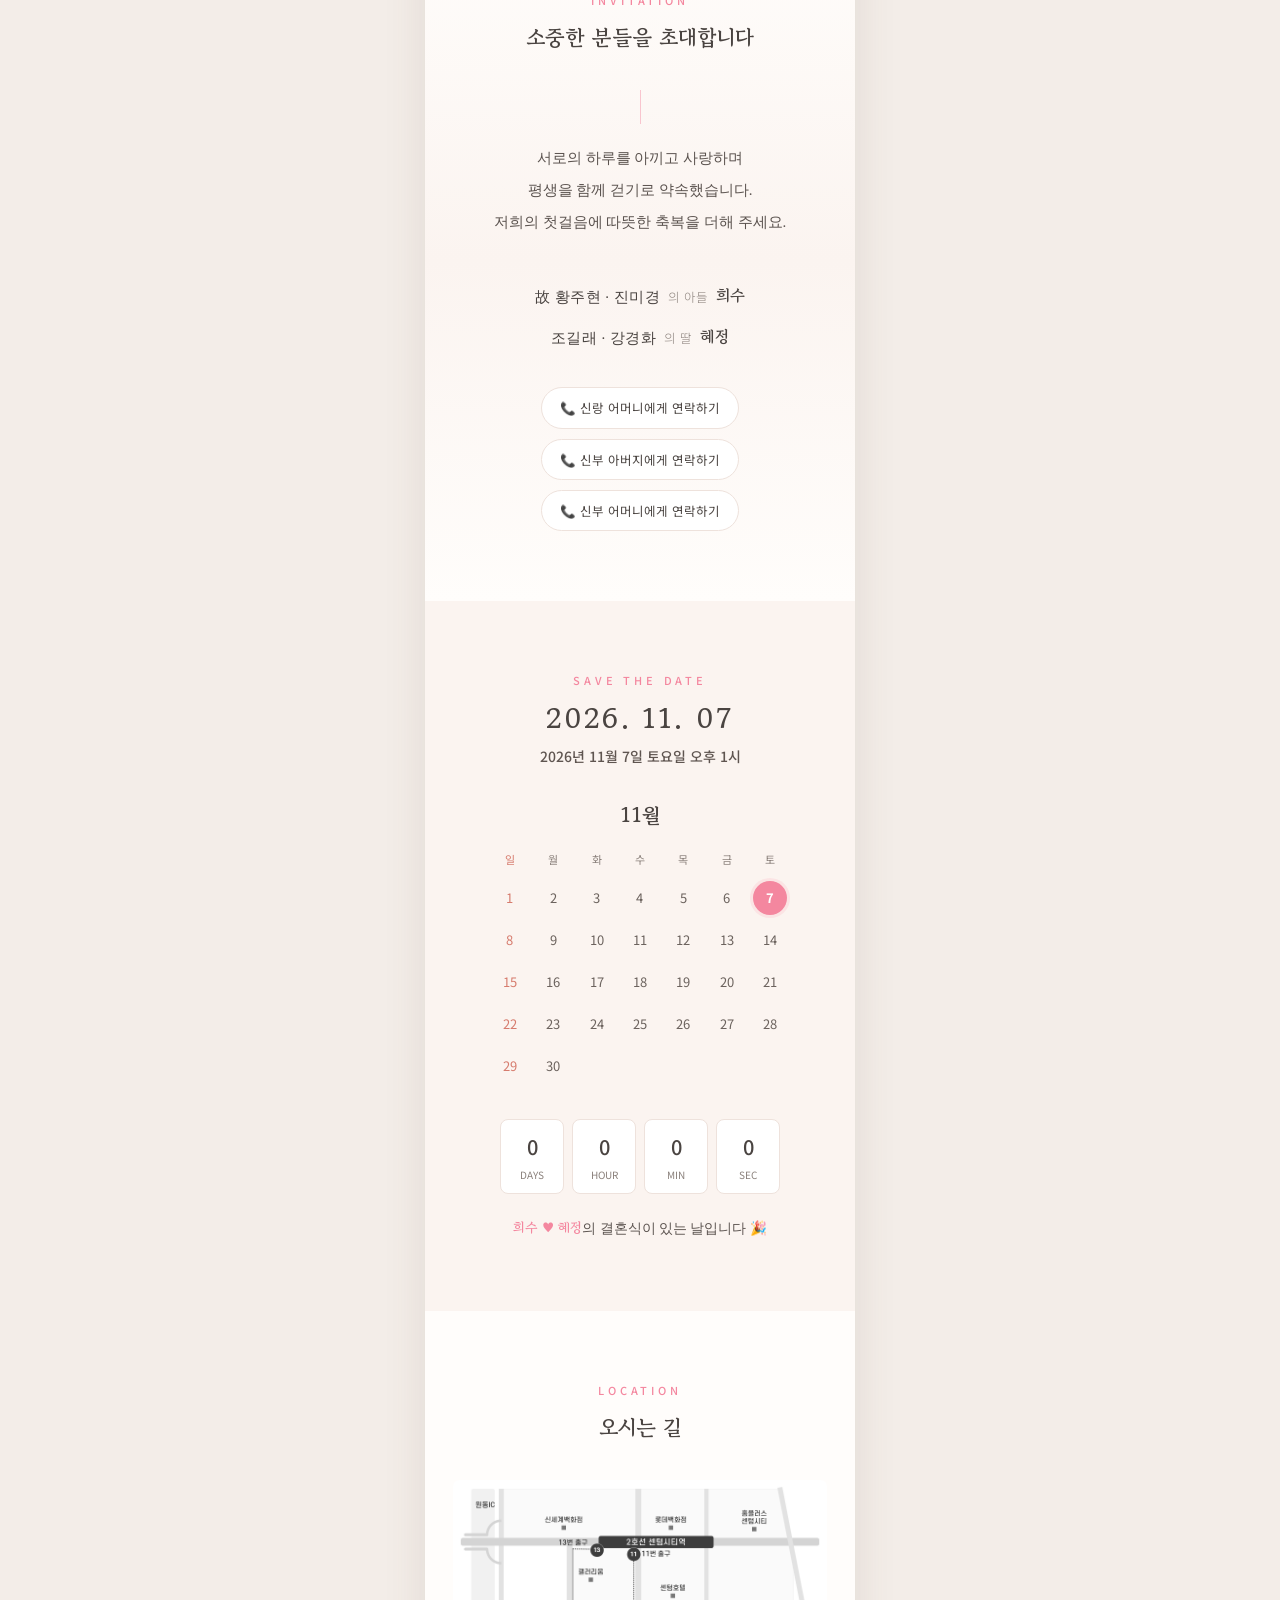
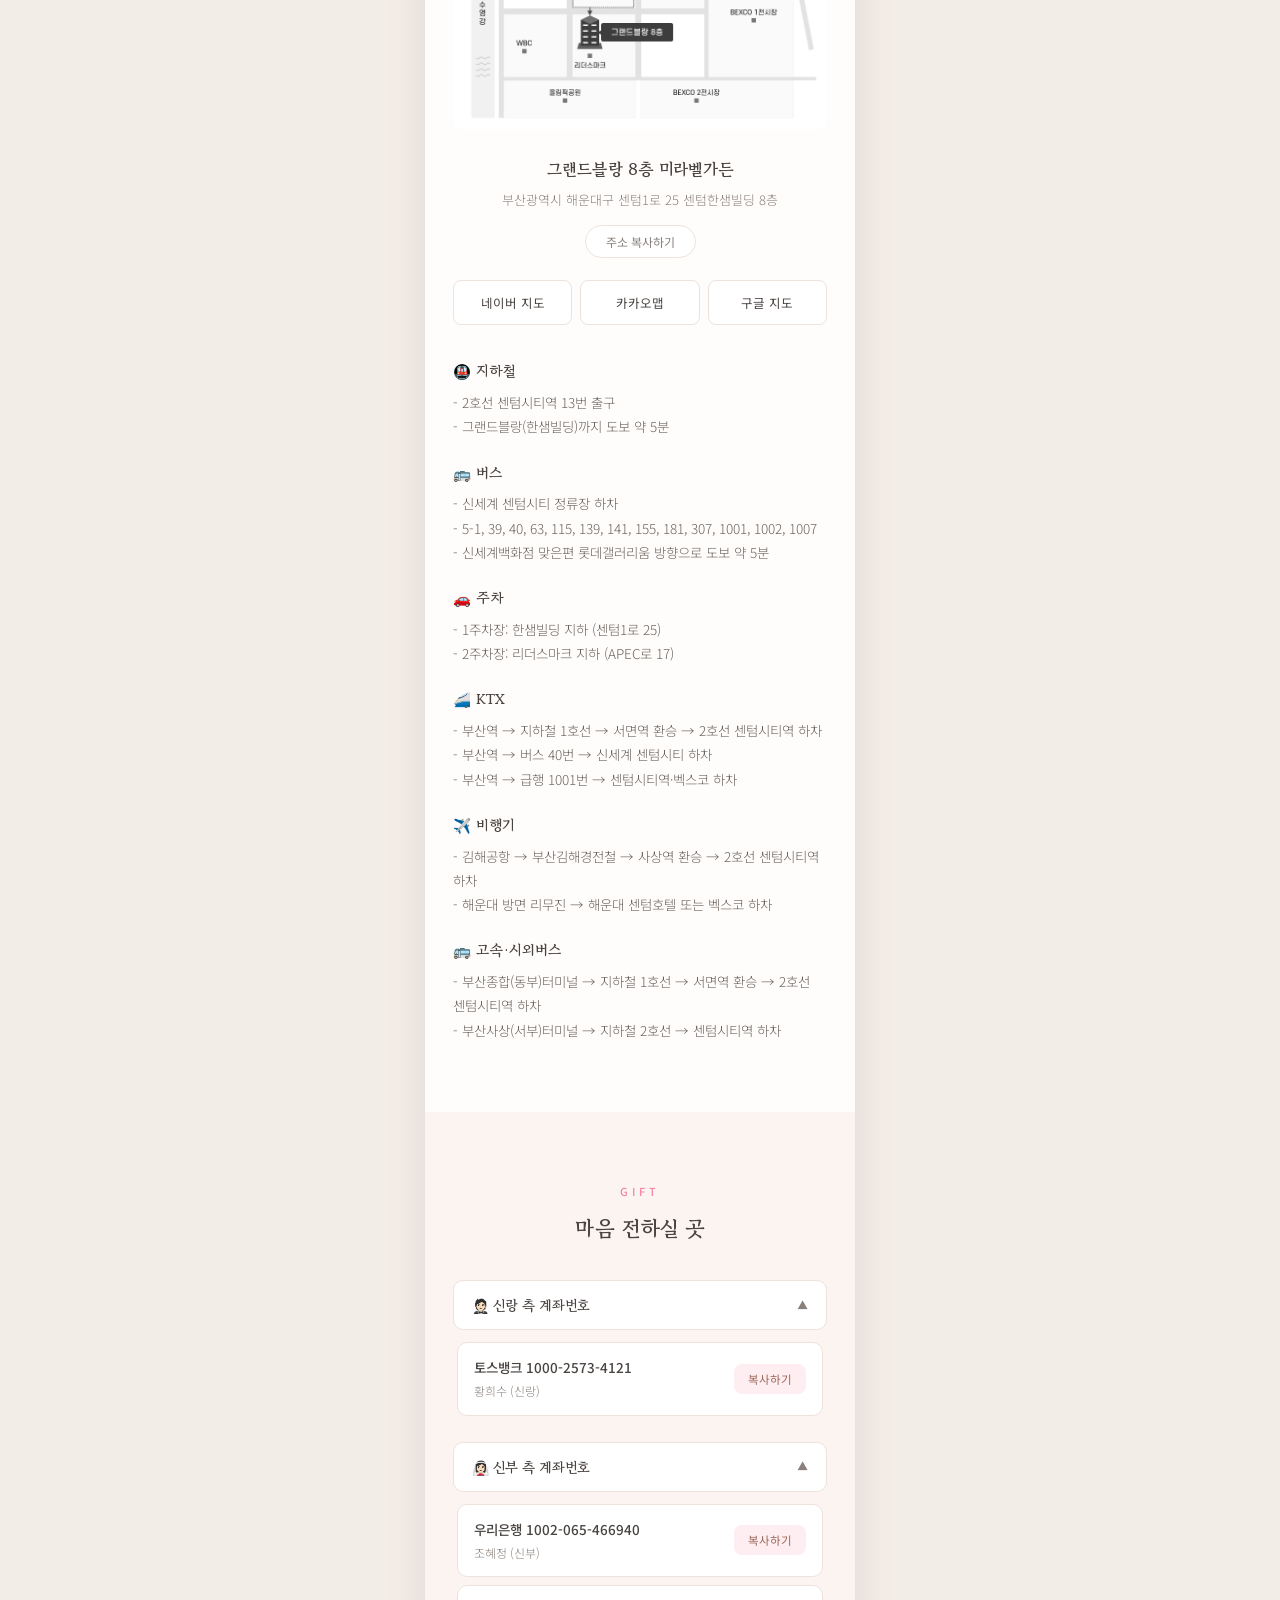
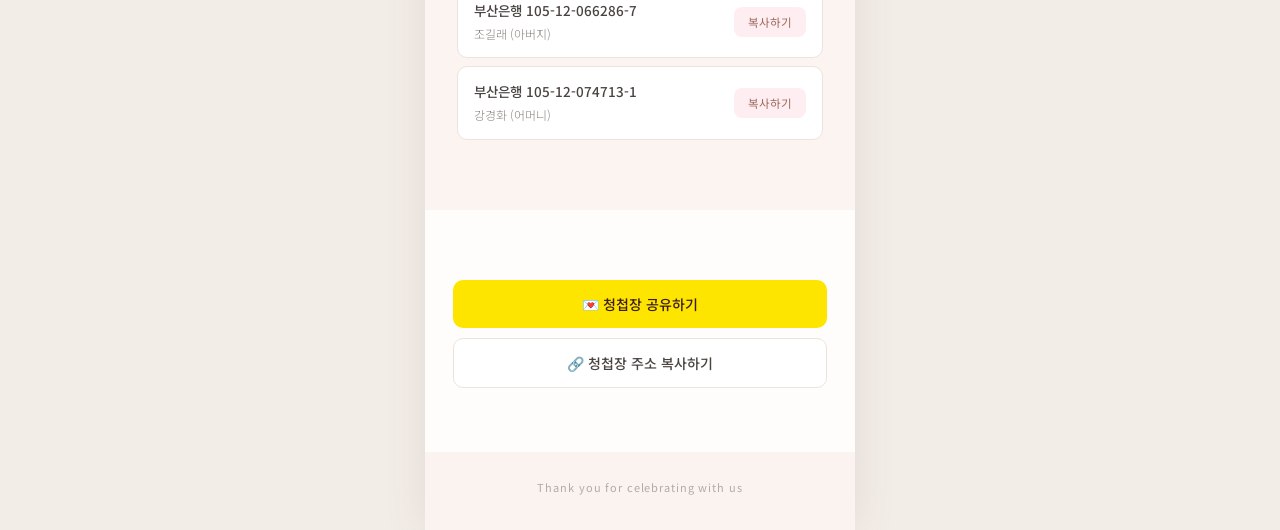
==== commit 139a3c39: "청첩장 내용 수정 (2026. 9. 2. 오후 9:46:40)" ====
--- a/index.html
+++ b/index.html
@@ -7,15 +7,15 @@
 <meta property="og:type" content="website">
 <meta property="og:title" content="희수 · 혜정 결혼합니다">
 <meta property="og:description" content="소중한 분들을 저희의 시작에 초대합니다.">
-<meta property="og:image" content="https://hittto.github.io/assets/uploads/share-1788351418627.jpg">
-<meta property="og:image:secure_url" content="https://hittto.github.io/assets/uploads/share-1788351418627.jpg?v=20260902-ogfix1">
+<meta property="og:image" content="https://hittto.github.io/assets/uploads/share-1788351418627.jpg?v=1788353197608">
+<meta property="og:image:secure_url" content="https://hittto.github.io/assets/uploads/share-1788351418627.jpg?v=1788353197608">
 <meta property="og:image:type" content="image/jpeg">
 <meta property="og:image:width" content="1125">
 <meta property="og:image:height" content="1500">
-<meta property="og:image:alt" content="청첩장 공유 대표 사진">
-<meta property="og:url" content="https://hittto.github.io/">
+<meta property="og:image:alt" content="희수 · 혜정 결혼합니다">
+<meta property="og:url" content="https://hittto.github.io/?v=1788353197608">
 <meta name="twitter:card" content="summary_large_image">
-<meta name="twitter:image" content="https://hittto.github.io/assets/uploads/share-1788351418627.jpg?v=20260902-ogfix1">
+<meta name="twitter:image" content="https://hittto.github.io/assets/uploads/share-1788351418627.jpg?v=1788353197608">
 <meta name="description" content="소중한 분들을 저희의 시작에 초대합니다.">
 <meta name="theme-color" content="#f4879f">
 <link rel="preconnect" href="https://fonts.googleapis.com">
